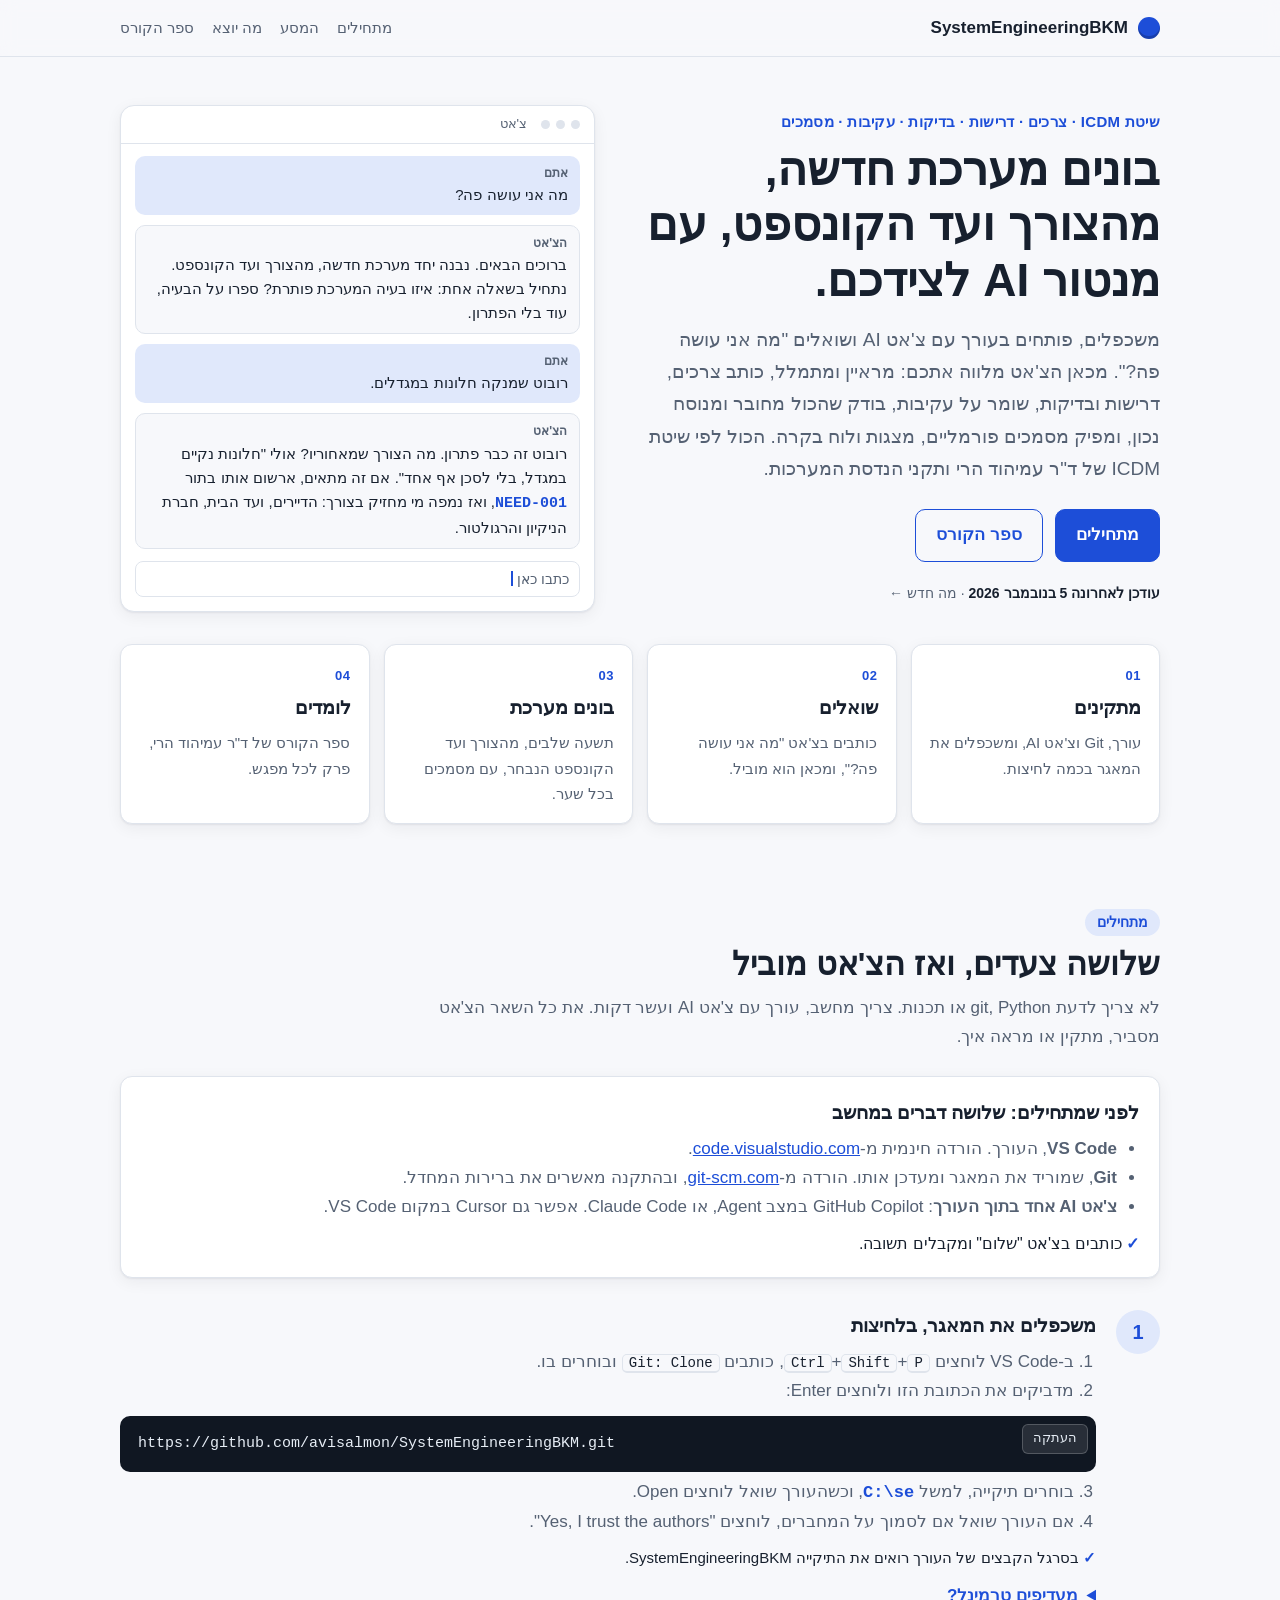
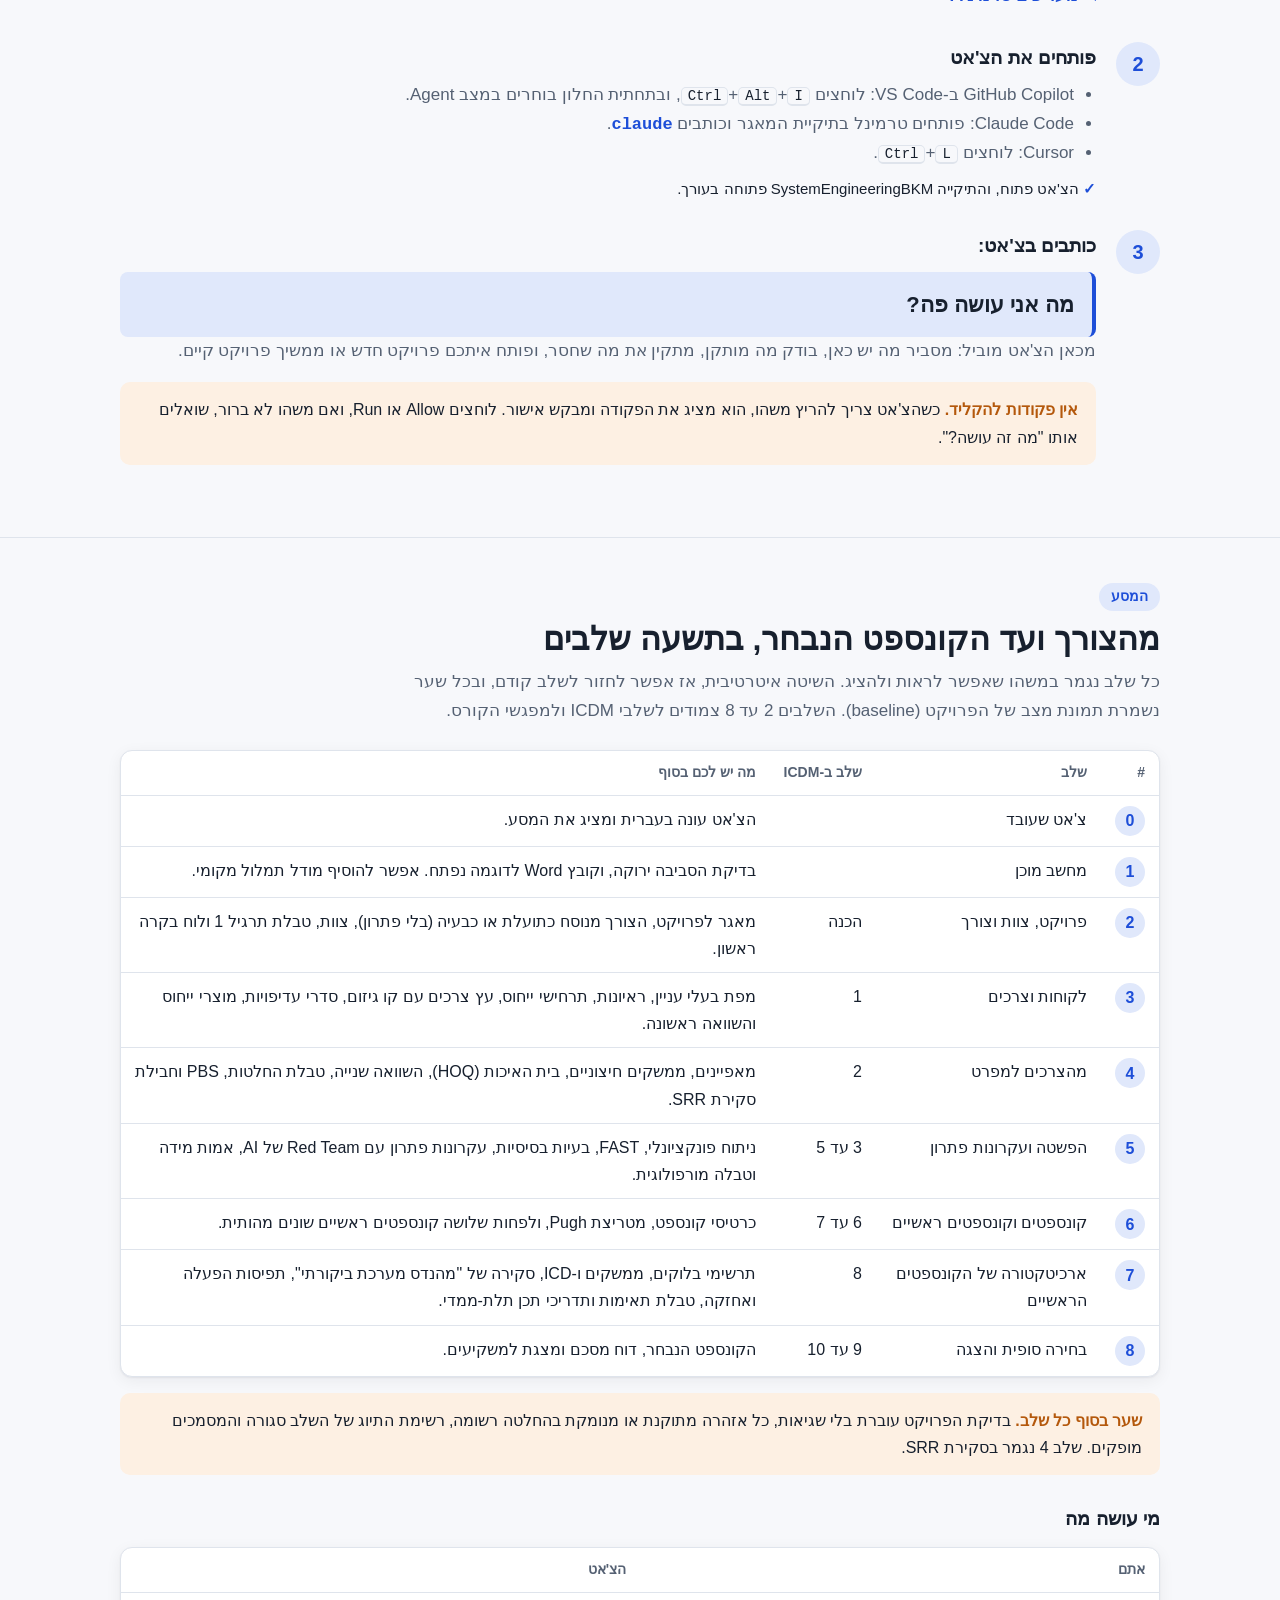
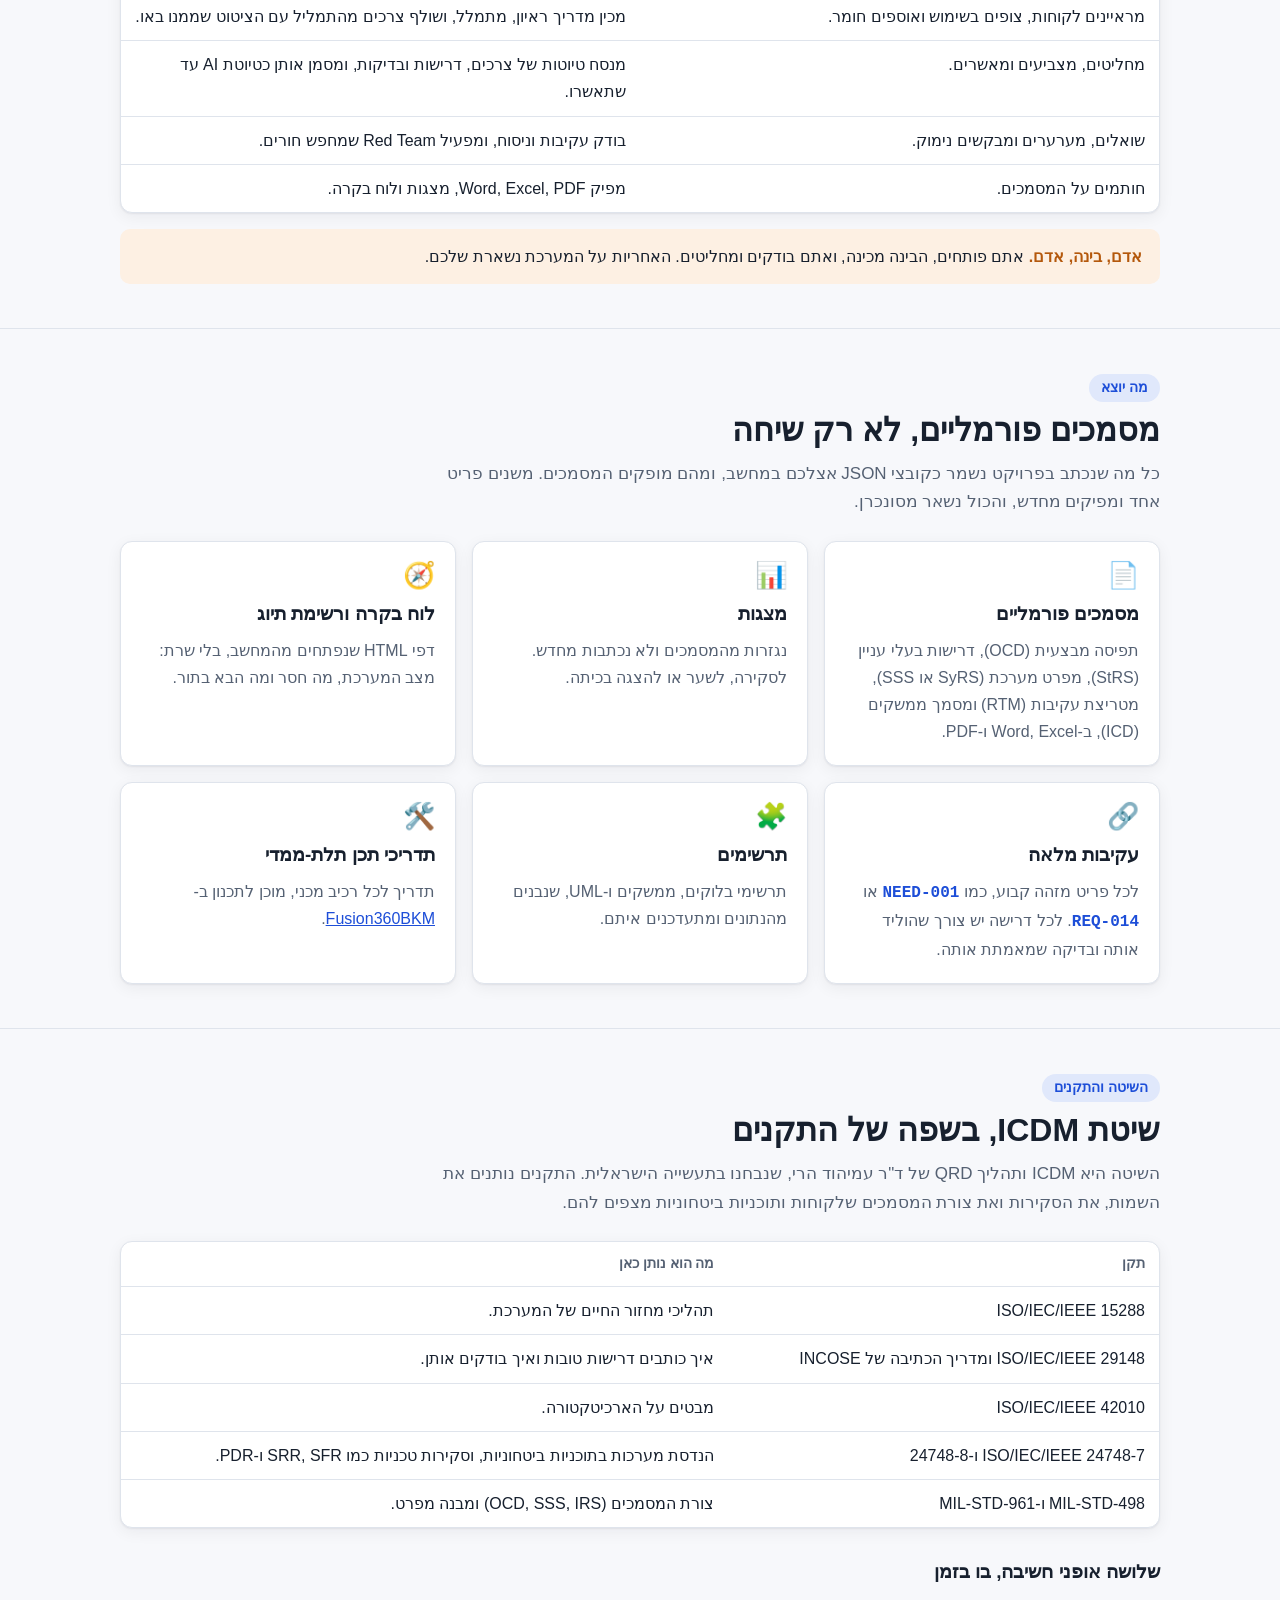
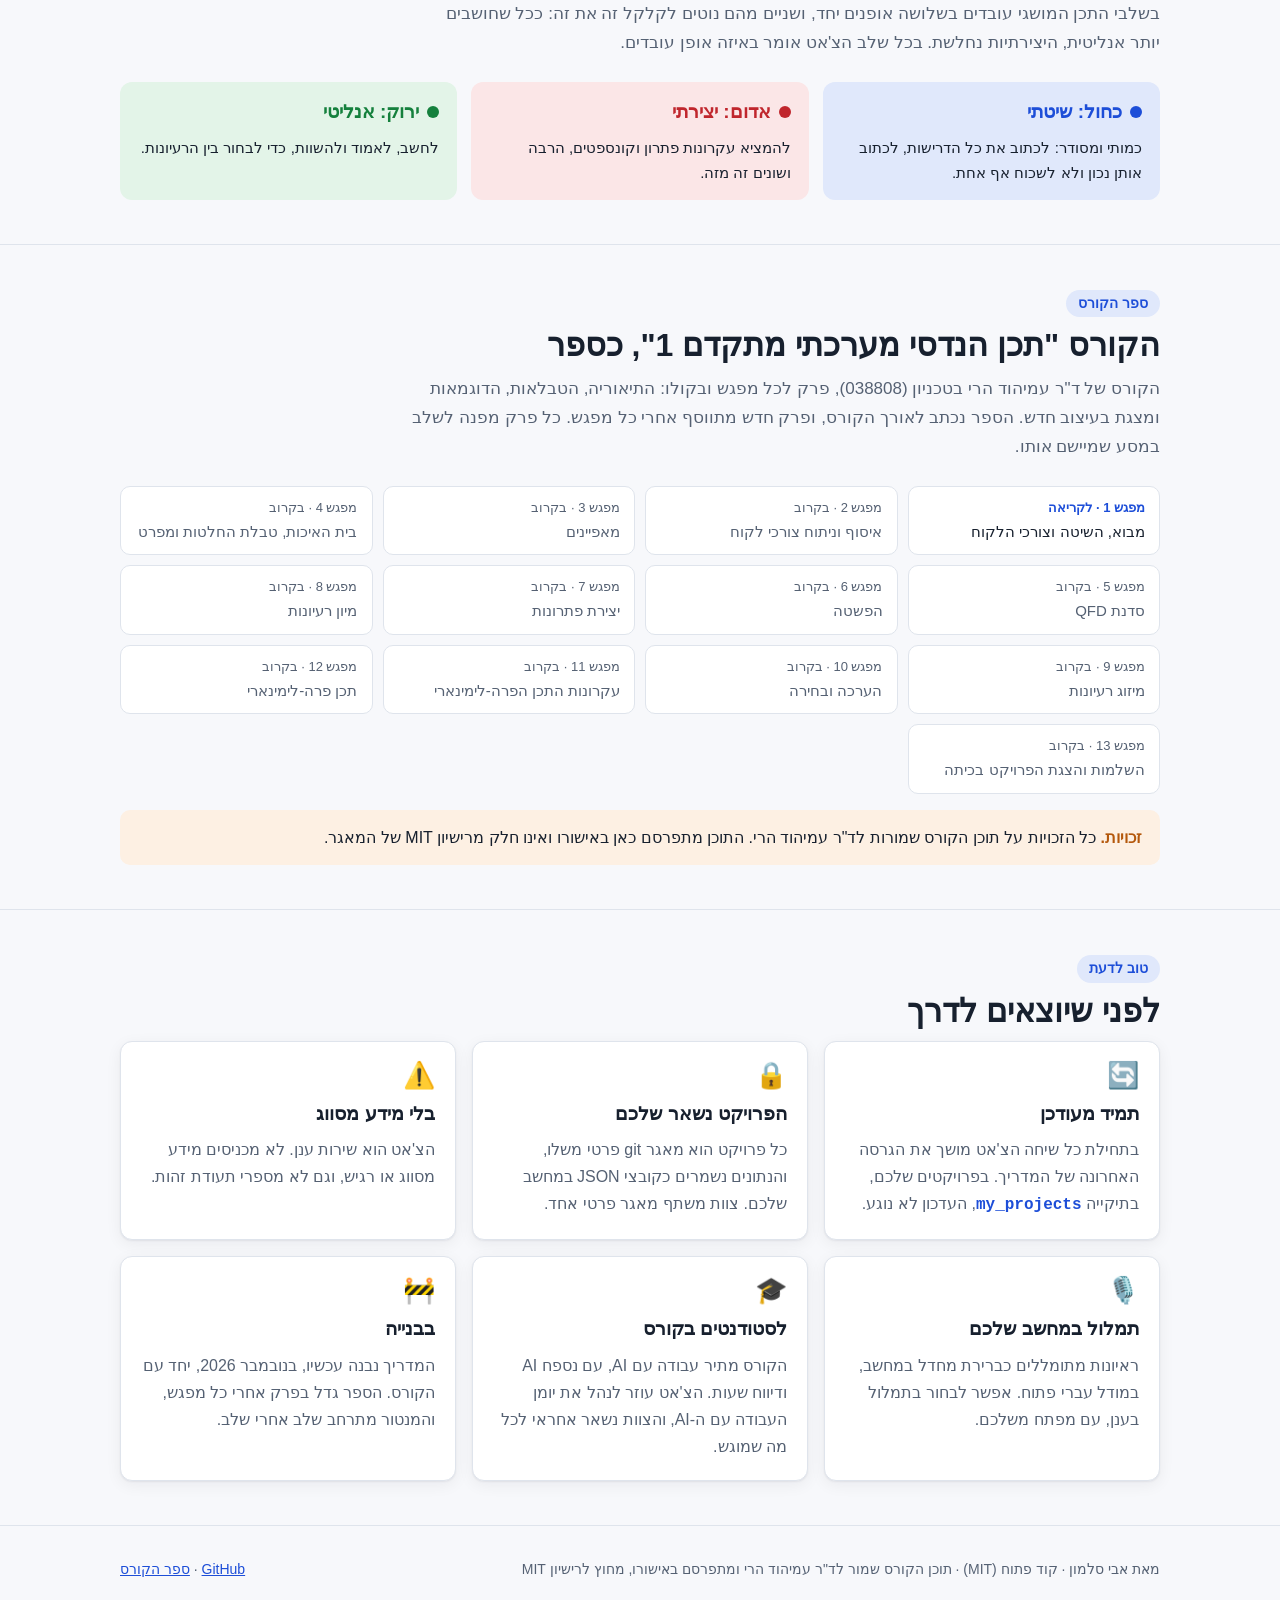
==== index.html @ 0ae448c8 "Start page, spec and chapter 1 of the course book Co-authored-by: Copilot App <223556219+Copilot@use" ====
<!DOCTYPE html>
<html lang="he" dir="rtl">
<head>
<meta charset="UTF-8">
<meta name="viewport" content="width=device-width, initial-scale=1.0">
<meta name="color-scheme" content="light dark">
<title>הנדסת מערכות עם מנטור AI | SystemEngineeringBKM</title>
<meta name="description" content="משכפלים, פותחים בעורך עם צ'אט AI ושואלים &quot;מה אני עושה פה?&quot;. הצ'אט מלווה אתכם בבניית מערכת חדשה, מהצורך ועד הקונספט הנבחר, לפי שיטת ICDM של ד&quot;ר עמיהוד הרי ותקני הנדסת המערכות. ובנוסף: ספר הקורס.">
<style>
  :root {
    --bg: #f7f8fb;
    --panel: #ffffff;
    --ink: #17202e;
    --muted: #556173;
    --line: #dfe4ec;
    --accent: #1d4ed8;
    --accent-ink: #ffffff;
    --accent-soft: #e0e8fb;
    --red: #c0262d;
    --red-soft: #fbe6e7;
    --green: #15803d;
    --green-soft: #e3f4e8;
    --warm: #b4580c;
    --warm-soft: #fdf0e3;
    --code-bg: #101722;
    --code-ink: #e6edf5;
    --shadow: 0 1px 2px rgba(16, 24, 40, .06), 0 4px 16px rgba(16, 24, 40, .06);
  }
  @media (prefers-color-scheme: dark) {
    :root:not([data-theme="light"]) {
      --bg: #0e131b; --panel: #161d28; --ink: #e9eef5; --muted: #a3afc0; --line: #273142;
      --accent: #7ea6ff; --accent-ink: #0b1530; --accent-soft: #17254a;
      --red: #ff8a8f; --red-soft: #3a1b1e; --green: #6fd394; --green-soft: #153122;
      --warm: #f2a65a; --warm-soft: #33251a; --code-bg: #0a0f16; --shadow: none;
    }
  }
  :root[data-theme="dark"] {
    --bg: #0e131b; --panel: #161d28; --ink: #e9eef5; --muted: #a3afc0; --line: #273142;
    --accent: #7ea6ff; --accent-ink: #0b1530; --accent-soft: #17254a;
    --red: #ff8a8f; --red-soft: #3a1b1e; --green: #6fd394; --green-soft: #153122;
    --warm: #f2a65a; --warm-soft: #33251a; --code-bg: #0a0f16; --shadow: none;
  }

  * { box-sizing: border-box; margin: 0; padding: 0; }
  html { scroll-behavior: smooth; }
  body {
    background: var(--bg);
    color: var(--ink);
    font-family: "Segoe UI", "Heebo", Arial, sans-serif;
    font-size: 17px;
    line-height: 1.7;
  }
  a { color: var(--accent); }
  .wrap { max-width: 1080px; margin: 0 auto; padding: 0 20px; }
  .id, code {
    font-family: Consolas, "Cascadia Mono", monospace; font-weight: 600; color: var(--accent);
    direction: ltr; unicode-bidi: isolate;
  }

  /* top bar */
  .top {
    position: sticky; top: 0; z-index: 10;
    background: color-mix(in srgb, var(--bg) 88%, transparent);
    backdrop-filter: blur(8px);
    border-bottom: 1px solid var(--line);
  }
  .top .wrap { display: flex; align-items: center; justify-content: space-between; gap: 12px; height: 56px; }
  .brand { font-weight: 700; display: flex; align-items: center; gap: 10px; color: var(--ink); text-decoration: none; }
  .brand-dot { width: 22px; height: 22px; border-radius: 50%; background: var(--accent); box-shadow: inset 0 -3px 0 rgba(0,0,0,.2); }
  .nav { display: flex; gap: 18px; font-size: 15px; }
  .nav a { color: var(--muted); text-decoration: none; }
  .nav a:hover { color: var(--accent); }

  /* hero */
  .hero { padding: 48px 0 32px; }
  .hero .wrap { display: grid; grid-template-columns: minmax(0, 1.05fr) minmax(0, .95fr); gap: 40px; align-items: center; }
  .eyebrow { color: var(--accent); font-weight: 600; font-size: 15px; letter-spacing: .02em; }
  h1 { font-size: clamp(30px, 5vw, 46px); line-height: 1.2; margin: 8px 0 16px; }
  .lead { color: var(--muted); font-size: 19px; max-width: 34em; }
  .cta { display: flex; flex-wrap: wrap; gap: 12px; margin-top: 24px; }
  .btn {
    display: inline-flex; align-items: center; gap: 8px; text-decoration: none; font-weight: 600;
    border-radius: 10px; padding: 11px 20px; border: 1px solid var(--accent); min-height: 44px;
  }
  .btn.primary { background: var(--accent); color: var(--accent-ink); }
  .btn.ghost { color: var(--accent); background: transparent; }
  .updated { display: inline-flex; gap: 8px; margin-top: 20px; font-size: 14px; color: var(--muted); text-decoration: none; }
  .updated b { color: var(--ink); font-weight: 600; }

  /* the chat window in the hero */
  .chat { background: var(--panel); border: 1px solid var(--line); border-radius: 14px; box-shadow: var(--shadow); overflow: hidden; font-size: 15px; line-height: 1.6; }
  .chat-bar { display: flex; align-items: center; gap: 6px; padding: 8px 14px; border-bottom: 1px solid var(--line); color: var(--muted); font-size: 13px; }
  .chat-bar i { width: 9px; height: 9px; border-radius: 50%; background: var(--line); }
  .chat-bar span { margin-inline-start: 8px; }
  .chat-body { padding: 12px 14px; display: grid; gap: 10px; }
  .msg { border-radius: 10px; padding: 8px 12px; }
  .msg .lbl { display: block; font-size: 12px; font-weight: 700; color: var(--muted); }
  .msg.you { background: var(--accent-soft); }
  .msg.ai { background: var(--bg); border: 1px solid var(--line); }
  .chat-input { margin: 0 14px 14px; border: 1px solid var(--line); border-radius: 8px; padding: 6px 10px; color: var(--muted); font-size: 14px; }
  .chat-input .caret { display: inline-block; width: 2px; height: 15px; background: var(--accent); vertical-align: -2px; animation: blink 1s steps(1) infinite; }

  /* four stages under the hero */
  .stages { display: grid; grid-template-columns: repeat(auto-fit, minmax(220px, 1fr)); gap: 14px; margin-bottom: 40px; }
  .stage { background: var(--panel); border: 1px solid var(--line); border-radius: 12px; padding: 16px 18px; box-shadow: var(--shadow); text-decoration: none; color: var(--ink); display: block; }
  .stage:hover { border-color: var(--accent); }
  .stage .n { font-size: 13px; font-weight: 700; color: var(--accent); letter-spacing: .04em; }
  .stage h3 { margin: 2px 0 6px; }
  .stage p { font-size: 15px; color: var(--muted); }

  /* sections */
  section { padding: 44px 0; scroll-margin-top: 56px; }  /* the sticky header must not cover a heading jumped to */
  section + section { border-top: 1px solid var(--line); }
  h2 { font-size: clamp(24px, 3.4vw, 32px); line-height: 1.3; margin-bottom: 8px; }
  .sub { color: var(--muted); max-width: 44em; margin-bottom: 24px; }
  h3 { font-size: 19px; margin-bottom: 6px; }
  .grid { display: grid; gap: 16px; }
  .g4 { grid-template-columns: repeat(4, minmax(0, 1fr)); }
  .g3 { grid-template-columns: repeat(3, minmax(0, 1fr)); }
  .g2 { grid-template-columns: repeat(2, minmax(0, 1fr)); }
  .card { background: var(--panel); border: 1px solid var(--line); border-radius: 12px; padding: 20px; box-shadow: var(--shadow); }
  .card p { color: var(--muted); font-size: 16px; }
  .icon { font-size: 26px; line-height: 1; margin-bottom: 10px; }
  .block-title { margin: 28px 0 12px; }
  .prereq { margin-bottom: 32px; }
  .prereq ul { padding-inline-start: 22px; margin: 6px 0; color: var(--muted); }
  #say { scroll-margin-top: 72px; }

  /* steps */
  .step { display: grid; grid-template-columns: 48px minmax(0, 1fr); gap: 16px; margin-bottom: 28px; }
  .num {
    width: 44px; height: 44px; border-radius: 50%; display: grid; place-items: center;
    background: var(--accent-soft); color: var(--accent); font-weight: 700; font-size: 20px;
  }
  .step p, .step li { color: var(--muted); }
  .step ul, .step ol { padding-inline-start: 22px; margin-top: 6px; }
  .check { font-size: 15px; margin-top: 8px; color: var(--ink) !important; }
  .check::before { content: "✓ "; color: var(--accent); font-weight: 700; }

  /* "what is a terminal" explainer */
  .explain { background: var(--panel); border: 1px solid var(--line); border-radius: 12px; padding: 18px 20px; margin-top: 12px; }
  .explain h4 { font-size: 17px; margin-bottom: 6px; }
  .explain p, .explain li { color: var(--muted); font-size: 16px; }
  .explain ol { padding-inline-start: 22px; margin-top: 6px; }
  .explain li + li { margin-top: 6px; }
  .prompt-demo {
    direction: ltr; text-align: left; background: var(--code-bg); color: var(--code-ink); border-radius: 8px;
    padding: 10px 14px; font-family: Consolas, "Cascadia Mono", monospace; font-size: 14px; margin: 8px 0; overflow-x: auto;
  }
  .prompt-demo .cursor { display: inline-block; width: 8px; height: 15px; background: var(--code-ink); vertical-align: -2px; animation: blink 1s steps(1) infinite; }
  @keyframes blink { 50% { opacity: 0; } }
  @media (prefers-reduced-motion: reduce) { .prompt-demo .cursor, .chat-input .caret { animation: none; } }
  kbd {
    font-family: Consolas, "Cascadia Mono", monospace; font-size: 14px; border: 1px solid var(--line);
    border-bottom-width: 2px; border-radius: 5px; padding: 0 6px; background: var(--bg); color: var(--ink);
    direction: ltr; unicode-bidi: isolate;
  }
  details { margin-top: 12px; }
  summary { cursor: pointer; color: var(--accent); font-weight: 600; min-height: 32px; }
  .stage-tag {
    display: inline-block; font-size: 14px; font-weight: 700; color: var(--accent); background: var(--accent-soft);
    border-radius: 999px; padding: 2px 12px; margin-bottom: 8px;
  }

  pre {
    direction: ltr; text-align: left; background: var(--code-bg); color: var(--code-ink);
    border-radius: 10px; padding: 16px 18px; overflow-x: auto; font-size: 15px; line-height: 1.6;
    font-family: Consolas, "Cascadia Mono", monospace; position: relative; margin-top: 10px;
  }
  pre code { color: inherit; font-weight: 400; }
  .copy {
    position: absolute; top: 8px; right: 8px; font: inherit; font-size: 13px; cursor: pointer;
    background: rgba(255,255,255,.1); color: var(--code-ink); border: 1px solid rgba(255,255,255,.2);
    border-radius: 6px; padding: 2px 10px; min-height: 30px;
  }
  .say {
    margin-top: 10px; background: var(--accent-soft); border-inline-start: 4px solid var(--accent);
    border-radius: 8px; padding: 14px 18px; font-size: 22px; font-weight: 700; color: var(--ink);
  }
  .note { align-self: start; background: var(--warm-soft); border-radius: 10px; padding: 14px 18px; color: var(--ink); font-size: 16px; margin-top: 16px; }
  .note b { color: var(--warm); }

  /* tables */
  .table-wrap { overflow-x: auto; background: var(--panel); border: 1px solid var(--line); border-radius: 12px; box-shadow: var(--shadow); }
  table { width: 100%; border-collapse: collapse; font-size: 16px; }
  th, td { text-align: start; padding: 10px 14px; border-bottom: 1px solid var(--line); vertical-align: top; }
  th { color: var(--muted); font-weight: 600; font-size: 14px; }
  tr:last-child td { border-bottom: 0; }
  .phases { min-width: 680px; }
  .phases td:first-child { width: 52px; }
  .phases th { white-space: nowrap; }
  .phase-no {
    display: inline-grid; place-items: center; width: 30px; height: 30px; border-radius: 50%;
    background: var(--accent-soft); color: var(--accent); font-weight: 700;
  }
  .who td:first-child { width: 50%; }

  /* ICDM thinking modes */
  .modes { display: grid; grid-template-columns: repeat(3, minmax(0, 1fr)); gap: 14px; margin-top: 20px; }
  .mode { background: var(--s); border-radius: 12px; padding: 14px 18px; }
  .mode h3 { color: var(--m); display: flex; align-items: center; gap: 8px; }
  .mode h3::before { content: ""; width: 12px; height: 12px; border-radius: 50%; background: var(--m); flex: none; }
  .mode p { color: var(--ink); font-size: 15px; }
  .mode.blue { --m: var(--accent); --s: var(--accent-soft); }
  .mode.red { --m: var(--red); --s: var(--red-soft); }
  .mode.green { --m: var(--green); --s: var(--green-soft); }

  /* course meetings */
  .meetings { display: grid; grid-template-columns: repeat(auto-fit, minmax(230px, 1fr)); gap: 10px; margin: 16px 0; list-style: none; }
  .meeting { display: block; height: 100%; background: var(--panel); border: 1px solid var(--line); border-radius: 10px; padding: 10px 14px; font-size: 15px; color: var(--ink); text-decoration: none; }
  a.meeting:hover { border-color: var(--accent); }
  .meeting .t { display: block; color: var(--muted); font-size: 13px; }
  .meeting.ready .t { color: var(--accent); font-weight: 600; }
  .meeting.soon { color: var(--muted); }

  .chips { display: flex; flex-wrap: wrap; gap: 8px; }
  .chip { background: var(--panel); border: 1px solid var(--line); border-radius: 999px; padding: 6px 14px; font-size: 15px; }

  footer { padding: 32px 0 48px; color: var(--muted); font-size: 14px; border-top: 1px solid var(--line); }
  footer .wrap { display: flex; flex-wrap: wrap; gap: 8px 20px; justify-content: space-between; }

  @media (max-width: 860px) {
    .hero .wrap, .g2, .modes { grid-template-columns: minmax(0, 1fr); }
    .g4, .g3 { grid-template-columns: repeat(2, minmax(0, 1fr)); }
  }
  @media (max-width: 640px) {
    .nav { display: none; }
  }
  @media (max-width: 520px) {
    body { font-size: 16px; }
    .wrap { padding: 0 16px; }
    .g4, .g3 { grid-template-columns: minmax(0, 1fr); }
    .step { grid-template-columns: 36px minmax(0, 1fr); gap: 12px; }
    .num { width: 34px; height: 34px; font-size: 17px; }
    .say { font-size: 19px; }
  }
</style>
</head>
<body>
<header class="top">
  <div class="wrap">
    <a class="brand" href="#top"><span class="brand-dot" aria-hidden="true"></span><bdi class="brand-name">SystemEngineeringBKM</bdi></a>
    <nav class="nav" aria-label="ניווט בעמוד">
      <a href="#start">מתחילים</a>
      <a href="#journey">המסע</a>
      <a href="#outputs">מה יוצא</a>
      <a href="#course">ספר הקורס</a>
    </nav>
  </div>
</header>

<main id="top">
<div class="hero">
  <div class="wrap">
    <div>
      <p class="eyebrow">שיטת ICDM · צרכים · דרישות · בדיקות · עקיבות · מסמכים</p>
      <h1>בונים מערכת חדשה, מהצורך ועד הקונספט, עם מנטור AI לצידכם.</h1>
      <p class="lead">משכפלים, פותחים בעורך עם צ'אט AI ושואלים "מה אני עושה פה?". מכאן הצ'אט מלווה אתכם: מראיין ומתמלל, כותב צרכים, דרישות ובדיקות, שומר על עקיבות, בודק שהכול מחובר ומנוסח נכון, ומפיק מסמכים פורמליים, מצגות ולוח בקרה. הכול לפי שיטת ICDM של ד"ר עמיהוד הרי ותקני הנדסת המערכות.</p>
      <div class="cta">
        <a class="btn primary" href="#start">מתחילים</a>
        <a class="btn ghost" href="#course">ספר הקורס</a>
      </div>
      <!-- last-updated:start -->
      <a class="updated" href="https://github.com/avisalmon/SystemEngineeringBKM/blob/main/docs/lessons_log.md"><span><b>עודכן לאחרונה 5 בנובמבר 2026</b> · מה חדש &larr;</span></a>
      <!-- last-updated:end -->
    </div>
    <div class="chat" aria-label="דוגמה לשיחה עם המנטור">
      <div class="chat-bar" aria-hidden="true"><i></i><i></i><i></i><span>צ'אט</span></div>
      <div class="chat-body">
        <p class="msg you"><span class="lbl">אתם</span>מה אני עושה פה?</p>
        <p class="msg ai"><span class="lbl">הצ'אט</span>ברוכים הבאים. נבנה יחד מערכת חדשה, מהצורך ועד הקונספט. נתחיל בשאלה אחת: איזו בעיה המערכת פותרת? ספרו על הבעיה, עוד בלי הפתרון.</p>
        <p class="msg you"><span class="lbl">אתם</span>רובוט שמנקה חלונות במגדלים.</p>
        <p class="msg ai"><span class="lbl">הצ'אט</span>רובוט זה כבר פתרון. מה הצורך שמאחוריו? אולי "חלונות נקיים במגדל, בלי לסכן אף אחד". אם זה מתאים, ארשום אותו בתור <span class="id">NEED-001</span>, ואז נמפה מי מחזיק בצורך: הדיירים, ועד הבית, חברת הניקיון והרגולטור.</p>
      </div>
      <div class="chat-input" aria-hidden="true">כתבו כאן <span class="caret"></span></div>
    </div>
  </div>
</div>

<div class="wrap">
  <div class="stages">
    <a class="stage" href="#start"><span class="n">01</span><h3>מתקינים</h3><p>עורך, Git וצ'אט AI, ומשכפלים את המאגר בכמה לחיצות.</p></a>
    <a class="stage" href="#say"><span class="n">02</span><h3>שואלים</h3><p>כותבים בצ'אט "מה אני עושה פה?", ומכאן הוא מוביל.</p></a>
    <a class="stage" href="#journey"><span class="n">03</span><h3>בונים מערכת</h3><p>תשעה שלבים, מהצורך ועד הקונספט הנבחר, עם מסמכים בכל שער.</p></a>
    <a class="stage" href="#course"><span class="n">04</span><h3>לומדים</h3><p>ספר הקורס של ד"ר עמיהוד הרי, פרק לכל מפגש.</p></a>
  </div>
</div>

<section id="start">
  <div class="wrap">
    <span class="stage-tag">מתחילים</span>
    <h2>שלושה צעדים, ואז הצ'אט מוביל</h2>
    <p class="sub">לא צריך לדעת git, Python או תכנות. צריך מחשב, עורך עם צ'אט AI ועשר דקות. את כל השאר הצ'אט מסביר, מתקין או מראה איך.</p>

    <div class="card prereq">
      <h3>לפני שמתחילים: שלושה דברים במחשב</h3>
      <ul>
        <li><b>VS Code</b>, העורך. הורדה חינמית מ-<a href="https://code.visualstudio.com/">code.visualstudio.com</a>.</li>
        <li><b>Git</b>, שמוריד את המאגר ומעדכן אותו. הורדה מ-<a href="https://git-scm.com/downloads">git-scm.com</a>, ובהתקנה מאשרים את ברירות המחדל.</li>
        <li><b>צ'אט AI אחד בתוך העורך</b>: GitHub Copilot במצב Agent, או Claude Code. אפשר גם Cursor במקום VS Code.</li>
      </ul>
      <p class="check">כותבים בצ'אט "שלום" ומקבלים תשובה.</p>
    </div>

    <div class="step">
      <div class="num">1</div>
      <div>
        <h3>משכפלים את המאגר, בלחיצות</h3>
        <ol>
          <li>ב-VS Code לוחצים <bdi dir="ltr"><kbd>Ctrl</kbd>+<kbd>Shift</kbd>+<kbd>P</kbd></bdi>, כותבים <kbd>Git: Clone</kbd> ובוחרים בו.</li>
          <li>מדביקים את הכתובת הזו ולוחצים Enter:</li>
        </ol>
        <pre><button class="copy" type="button">העתקה</button><code>https://github.com/avisalmon/SystemEngineeringBKM.git</code></pre>
        <ol start="3">
          <li>בוחרים תיקייה, למשל <code>C:\se</code>, וכשהעורך שואל לוחצים Open.</li>
          <li>אם העורך שואל אם לסמוך על המחברים, לוחצים "Yes, I trust the authors".</li>
        </ol>
        <p class="check">בסרגל הקבצים של העורך רואים את התיקייה SystemEngineeringBKM.</p>
        <details>
          <summary>מעדיפים טרמינל?</summary>
          <div class="explain">
            <h4>מה זה טרמינל?</h4>
            <p>חלון שבו כותבים פקודות למחשב במקום ללחוץ על כפתורים. ב-VS Code פותחים אותו מהתפריט Terminal ואז New Terminal. כך נראית שורת הפקודה:</p>
            <div class="prompt-demo">PS C:\Users\you&gt; <span class="cursor"></span></div>
            <p>מעתיקים את ארבע השורות, מדביקים בטרמינל ולוחצים Enter. השורה האחרונה פותחת את המאגר בעורך.</p>
          </div>
          <pre><button class="copy" type="button">העתקה</button><code>mkdir C:\se
cd C:\se
git clone https://github.com/avisalmon/SystemEngineeringBKM.git
code SystemEngineeringBKM</code></pre>
        </details>
      </div>
    </div>

    <div class="step">
      <div class="num">2</div>
      <div>
        <h3>פותחים את הצ'אט</h3>
        <ul>
          <li>GitHub Copilot ב-VS Code: לוחצים <bdi dir="ltr"><kbd>Ctrl</kbd>+<kbd>Alt</kbd>+<kbd>I</kbd></bdi>, ובתחתית החלון בוחרים במצב Agent.</li>
          <li>Claude Code: פותחים טרמינל בתיקיית המאגר וכותבים <code>claude</code>.</li>
          <li>Cursor: לוחצים <bdi dir="ltr"><kbd>Ctrl</kbd>+<kbd>L</kbd></bdi>.</li>
        </ul>
        <p class="check">הצ'אט פתוח, והתיקייה SystemEngineeringBKM פתוחה בעורך.</p>
      </div>
    </div>

    <div class="step" id="say">
      <div class="num">3</div>
      <div>
        <h3>כותבים בצ'אט:</h3>
        <div class="say">מה אני עושה פה?</div>
        <p>מכאן הצ'אט מוביל: מסביר מה יש כאן, בודק מה מותקן, מתקין את מה שחסר, ופותח איתכם פרויקט חדש או ממשיך פרויקט קיים.</p>
        <div class="note"><b>אין פקודות להקליד.</b> כשהצ'אט צריך להריץ משהו, הוא מציג את הפקודה ומבקש אישור. לוחצים Allow או Run, ואם משהו לא ברור, שואלים אותו "מה זה עושה?".</div>
      </div>
    </div>
  </div>
</section>

<section id="journey">
  <div class="wrap">
    <span class="stage-tag">המסע</span>
    <h2>מהצורך ועד הקונספט הנבחר, בתשעה שלבים</h2>
    <p class="sub">כל שלב נגמר במשהו שאפשר לראות ולהציג. השיטה איטרטיבית, אז אפשר לחזור לשלב קודם, ובכל שער נשמרת תמונת מצב של הפרויקט (baseline). השלבים 2 עד 8 צמודים לשלבי ICDM ולמפגשי הקורס.</p>
    <div class="table-wrap">
      <table class="phases">
        <thead><tr><th>#</th><th>שלב</th><th>שלב ב-ICDM</th><th>מה יש לכם בסוף</th></tr></thead>
        <tbody>
          <tr><td><span class="phase-no">0</span></td><td>צ'אט שעובד</td><td></td><td>הצ'אט עונה בעברית ומציג את המסע.</td></tr>
          <tr><td><span class="phase-no">1</span></td><td>מחשב מוכן</td><td></td><td>בדיקת הסביבה ירוקה, וקובץ Word לדוגמה נפתח. אפשר להוסיף מודל תמלול מקומי.</td></tr>
          <tr><td><span class="phase-no">2</span></td><td>פרויקט, צוות וצורך</td><td>הכנה</td><td>מאגר לפרויקט, הצורך מנוסח כתועלת או כבעיה (בלי פתרון), צוות, טבלת תרגיל 1 ולוח בקרה ראשון.</td></tr>
          <tr><td><span class="phase-no">3</span></td><td>לקוחות וצרכים</td><td>1</td><td>מפת בעלי עניין, ראיונות, תרחישי ייחוס, עץ צרכים עם קו גיזום, סדרי עדיפויות, מוצרי ייחוס והשוואה ראשונה.</td></tr>
          <tr><td><span class="phase-no">4</span></td><td>מהצרכים למפרט</td><td>2</td><td>מאפיינים, ממשקים חיצוניים, בית האיכות (HOQ), השוואה שנייה, טבלת החלטות, PBS וחבילת סקירת SRR.</td></tr>
          <tr><td><span class="phase-no">5</span></td><td>הפשטה ועקרונות פתרון</td><td>3 עד 5</td><td>ניתוח פונקציונלי, FAST, בעיות בסיסיות, עקרונות פתרון עם Red Team של AI, אמות מידה וטבלה מורפולוגית.</td></tr>
          <tr><td><span class="phase-no">6</span></td><td>קונספטים וקונספטים ראשיים</td><td>6 עד 7</td><td>כרטיסי קונספט, מטריצת Pugh, ולפחות שלושה קונספטים ראשיים שונים מהותית.</td></tr>
          <tr><td><span class="phase-no">7</span></td><td>ארכיטקטורה של הקונספטים הראשיים</td><td>8</td><td>תרשימי בלוקים, ממשקים ו-ICD, סקירה של "מהנדס מערכת ביקורתי", תפיסות הפעלה ואחזקה, טבלת תאימות ותדריכי תכן תלת-ממדי.</td></tr>
          <tr><td><span class="phase-no">8</span></td><td>בחירה סופית והצגה</td><td>9 עד 10</td><td>הקונספט הנבחר, דוח מסכם ומצגת למשקיעים.</td></tr>
        </tbody>
      </table>
    </div>
    <p class="note"><b>שער בסוף כל שלב.</b> בדיקת הפרויקט עוברת בלי שגיאות, כל אזהרה מתוקנת או מנומקת בהחלטה רשומה, רשימת התיוג של השלב סגורה והמסמכים מופקים. שלב 4 נגמר בסקירת SRR.</p>

    <h3 class="block-title">מי עושה מה</h3>
    <div class="table-wrap">
      <table class="who">
        <thead><tr><th>אתם</th><th>הצ'אט</th></tr></thead>
        <tbody>
          <tr><td>מראיינים לקוחות, צופים בשימוש ואוספים חומר.</td><td>מכין מדריך ראיון, מתמלל, ושולף צרכים מהתמליל עם הציטוט שממנו באו.</td></tr>
          <tr><td>מחליטים, מצביעים ומאשרים.</td><td>מנסח טיוטות של צרכים, דרישות ובדיקות, ומסמן אותן כטיוטת AI עד שתאשרו.</td></tr>
          <tr><td>שואלים, מערערים ומבקשים נימוק.</td><td>בודק עקיבות וניסוח, ומפעיל Red Team שמחפש חורים.</td></tr>
          <tr><td>חותמים על המסמכים.</td><td>מפיק Word, Excel, PDF, מצגות ולוח בקרה.</td></tr>
        </tbody>
      </table>
    </div>
    <p class="note"><b>אדם, בינה, אדם.</b> אתם פותחים, הבינה מכינה, ואתם בודקים ומחליטים. האחריות על המערכת נשארת שלכם.</p>
  </div>
</section>

<section id="outputs">
  <div class="wrap">
    <span class="stage-tag">מה יוצא</span>
    <h2>מסמכים פורמליים, לא רק שיחה</h2>
    <p class="sub">כל מה שנכתב בפרויקט נשמר כקובצי JSON אצלכם במחשב, ומהם מופקים המסמכים. משנים פריט אחד ומפיקים מחדש, והכול נשאר מסונכרן.</p>
    <div class="grid g3">
      <div class="card"><div class="icon" aria-hidden="true">📄</div><h3>מסמכים פורמליים</h3><p>תפיסה מבצעית (OCD), דרישות בעלי עניין (StRS), מפרט מערכת (SyRS או SSS), מטריצת עקיבות (RTM) ומסמך ממשקים (ICD), ב-Word, Excel ו-PDF.</p></div>
      <div class="card"><div class="icon" aria-hidden="true">📊</div><h3>מצגות</h3><p>נגזרות מהמסמכים ולא נכתבות מחדש. לסקירה, לשער או להצגה בכיתה.</p></div>
      <div class="card"><div class="icon" aria-hidden="true">🧭</div><h3>לוח בקרה ורשימת תיוג</h3><p>דפי HTML שנפתחים מהמחשב, בלי שרת: מצב המערכת, מה חסר ומה הבא בתור.</p></div>
      <div class="card"><div class="icon" aria-hidden="true">🔗</div><h3>עקיבות מלאה</h3><p>לכל פריט מזהה קבוע, כמו <span class="id">NEED-001</span> או <span class="id">REQ-014</span>. לכל דרישה יש צורך שהוליד אותה ובדיקה שמאמתת אותה.</p></div>
      <div class="card"><div class="icon" aria-hidden="true">🧩</div><h3>תרשימים</h3><p>תרשימי בלוקים, ממשקים ו-UML, שנבנים מהנתונים ומתעדכנים איתם.</p></div>
      <div class="card"><div class="icon" aria-hidden="true">🛠️</div><h3>תדריכי תכן תלת-ממדי</h3><p>תדריך לכל רכיב מכני, מוכן לתכנון ב-<a href="https://github.com/avisalmon/Fusion360BKM">Fusion360BKM</a>.</p></div>
    </div>
  </div>
</section>

<section id="method">
  <div class="wrap">
    <span class="stage-tag">השיטה והתקנים</span>
    <h2>שיטת ICDM, בשפה של התקנים</h2>
    <p class="sub">השיטה היא ICDM ותהליך QRD של ד"ר עמיהוד הרי, שנבחנו בתעשייה הישראלית. התקנים נותנים את השמות, את הסקירות ואת צורת המסמכים שלקוחות ותוכניות ביטחוניות מצפים להם.</p>
    <div class="table-wrap">
      <table>
        <thead><tr><th>תקן</th><th>מה הוא נותן כאן</th></tr></thead>
        <tbody>
          <tr><td><bdi>ISO/IEC/IEEE 15288</bdi></td><td>תהליכי מחזור החיים של המערכת.</td></tr>
          <tr><td><bdi>ISO/IEC/IEEE 29148</bdi> ומדריך הכתיבה של INCOSE</td><td>איך כותבים דרישות טובות ואיך בודקים אותן.</td></tr>
          <tr><td><bdi>ISO/IEC/IEEE 42010</bdi></td><td>מבטים על הארכיטקטורה.</td></tr>
          <tr><td><bdi>ISO/IEC/IEEE 24748-7</bdi> ו-<bdi>24748-8</bdi></td><td>הנדסת מערכות בתוכניות ביטחוניות, וסקירות טכניות כמו SRR, SFR ו-PDR.</td></tr>
          <tr><td><bdi>MIL-STD-498</bdi> ו-<bdi>MIL-STD-961</bdi></td><td>צורת המסמכים (OCD, SSS, IRS) ומבנה מפרט.</td></tr>
        </tbody>
      </table>
    </div>

    <h3 class="block-title">שלושה אופני חשיבה, בו בזמן</h3>
    <p class="sub">בשלבי התכן המושגי עובדים בשלושה אופנים יחד, ושניים מהם נוטים לקלקל זה את זה: ככל שחושבים יותר אנליטית, היצירתיות נחלשת. בכל שלב הצ'אט אומר באיזה אופן עובדים.</p>
    <div class="modes">
      <div class="mode blue"><h3>כחול: שיטתי</h3><p>כמותי ומסודר: לכתוב את כל הדרישות, לכתוב אותן נכון ולא לשכוח אף אחת.</p></div>
      <div class="mode red"><h3>אדום: יצירתי</h3><p>להמציא עקרונות פתרון וקונספטים, הרבה ושונים זה מזה.</p></div>
      <div class="mode green"><h3>ירוק: אנליטי</h3><p>לחשב, לאמוד ולהשוות, כדי לבחור בין הרעיונות.</p></div>
    </div>
  </div>
</section>

<section id="course">
  <div class="wrap">
    <span class="stage-tag">ספר הקורס</span>
    <h2>הקורס "תכן הנדסי מערכתי מתקדם 1", כספר</h2>
    <p class="sub">הקורס של ד"ר עמיהוד הרי בטכניון (038808), פרק לכל מפגש ובקולו: התיאוריה, הטבלאות, הדוגמאות ומצגת בעיצוב חדש. הספר נכתב לאורך הקורס, ופרק חדש מתווסף אחרי כל מפגש. כל פרק מפנה לשלב במסע שמיישם אותו.</p>
    <ol class="meetings">
      <li><a class="meeting ready" href="https://github.com/avisalmon/SystemEngineeringBKM/tree/main/course/01_intro"><span class="t">מפגש 1 · לקריאה</span>מבוא, השיטה וצורכי הלקוח</a></li>
      <li><span class="meeting soon"><span class="t">מפגש 2 · בקרוב</span>איסוף וניתוח צורכי לקוח</span></li>
      <li><span class="meeting soon"><span class="t">מפגש 3 · בקרוב</span>מאפיינים</span></li>
      <li><span class="meeting soon"><span class="t">מפגש 4 · בקרוב</span>בית האיכות, טבלת החלטות ומפרט</span></li>
      <li><span class="meeting soon"><span class="t">מפגש 5 · בקרוב</span>סדנת QFD</span></li>
      <li><span class="meeting soon"><span class="t">מפגש 6 · בקרוב</span>הפשטה</span></li>
      <li><span class="meeting soon"><span class="t">מפגש 7 · בקרוב</span>יצירת פתרונות</span></li>
      <li><span class="meeting soon"><span class="t">מפגש 8 · בקרוב</span>מיון רעיונות</span></li>
      <li><span class="meeting soon"><span class="t">מפגש 9 · בקרוב</span>מיזוג רעיונות</span></li>
      <li><span class="meeting soon"><span class="t">מפגש 10 · בקרוב</span>הערכה ובחירה</span></li>
      <li><span class="meeting soon"><span class="t">מפגש 11 · בקרוב</span>עקרונות התכן הפרה-לימינארי</span></li>
      <li><span class="meeting soon"><span class="t">מפגש 12 · בקרוב</span>תכן פרה-לימינארי</span></li>
      <li><span class="meeting soon"><span class="t">מפגש 13 · בקרוב</span>השלמות והצגת הפרויקט בכיתה</span></li>
    </ol>
    <p class="note"><b>זכויות.</b> כל הזכויות על תוכן הקורס שמורות לד"ר עמיהוד הרי. התוכן מתפרסם כאן באישורו ואינו חלק מרישיון MIT של המאגר.</p>
  </div>
</section>

<section id="good">
  <div class="wrap">
    <span class="stage-tag">טוב לדעת</span>
    <h2>לפני שיוצאים לדרך</h2>
    <div class="grid g3">
      <div class="card"><div class="icon" aria-hidden="true">🔄</div><h3>תמיד מעודכן</h3><p>בתחילת כל שיחה הצ'אט מושך את הגרסה האחרונה של המדריך. בפרויקטים שלכם, בתיקייה <code>my_projects</code>, העדכון לא נוגע.</p></div>
      <div class="card"><div class="icon" aria-hidden="true">🔒</div><h3>הפרויקט נשאר שלכם</h3><p>כל פרויקט הוא מאגר git פרטי משלו, והנתונים נשמרים כקובצי JSON במחשב שלכם. צוות משתף מאגר פרטי אחד.</p></div>
      <div class="card"><div class="icon" aria-hidden="true">⚠️</div><h3>בלי מידע מסווג</h3><p>הצ'אט הוא שירות ענן. לא מכניסים מידע מסווג או רגיש, וגם לא מספרי תעודת זהות.</p></div>
      <div class="card"><div class="icon" aria-hidden="true">🎙️</div><h3>תמלול במחשב שלכם</h3><p>ראיונות מתומללים כברירת מחדל במחשב, במודל עברי פתוח. אפשר לבחור בתמלול בענן, עם מפתח משלכם.</p></div>
      <div class="card"><div class="icon" aria-hidden="true">🎓</div><h3>לסטודנטים בקורס</h3><p>הקורס מתיר עבודה עם AI, עם נספח AI ודיווח שעות. הצ'אט עוזר לנהל את יומן העבודה עם ה-AI, והצוות נשאר אחראי לכל מה שמוגש.</p></div>
      <div class="card"><div class="icon" aria-hidden="true">🚧</div><h3>בבנייה</h3><p>המדריך נבנה עכשיו, בנובמבר 2026, יחד עם הקורס. הספר גדל בפרק אחרי כל מפגש, והמנטור מתרחב שלב אחרי שלב.</p></div>
    </div>
  </div>
</section>
</main>

<footer>
  <div class="wrap">
    <span>מאת אבי סלמון · קוד פתוח (MIT) · תוכן הקורס שמור לד"ר עמיהוד הרי ומתפרסם באישורו, מחוץ לרישיון MIT</span>
    <span><a href="https://github.com/avisalmon/SystemEngineeringBKM">GitHub</a> · <a href="https://github.com/avisalmon/SystemEngineeringBKM/tree/main/course">ספר הקורס</a></span>
  </div>
</footer>

<script>
  (function () {
    function done(btn) {
      btn.textContent = "✓ הועתק";
      setTimeout(function () { btn.textContent = "העתקה"; }, 1500);
    }
    document.querySelectorAll(".copy").forEach(function (btn) {
      btn.addEventListener("click", function () {
        var code = btn.parentElement.querySelector("code");
        if (navigator.clipboard && window.isSecureContext) {
          navigator.clipboard.writeText(code.innerText).then(function () { done(btn); });
          return;
        }
        var range = document.createRange();
        range.selectNodeContents(code);
        var sel = window.getSelection();
        sel.removeAllRanges();
        sel.addRange(range);
        try { if (document.execCommand("copy")) done(btn); } catch (e) {}
      });
    });
  })();
</script>
</body>
</html>
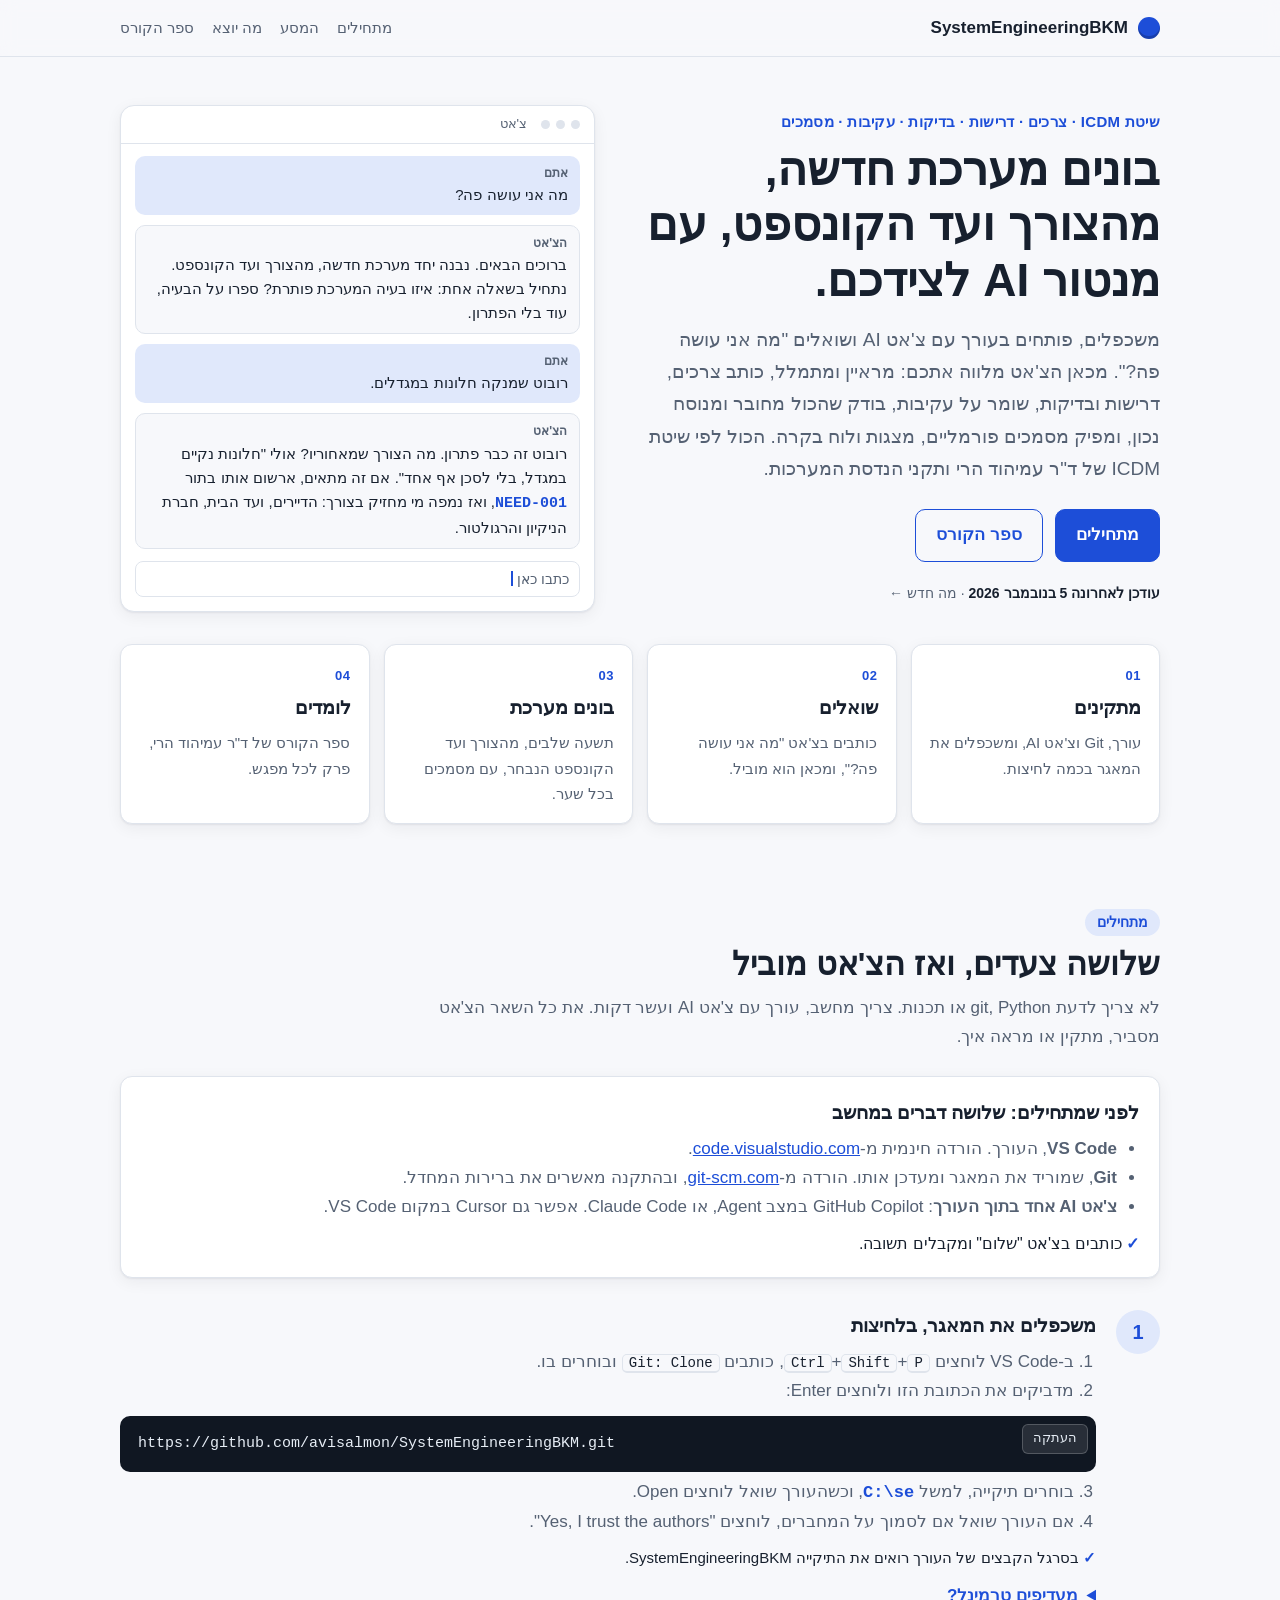
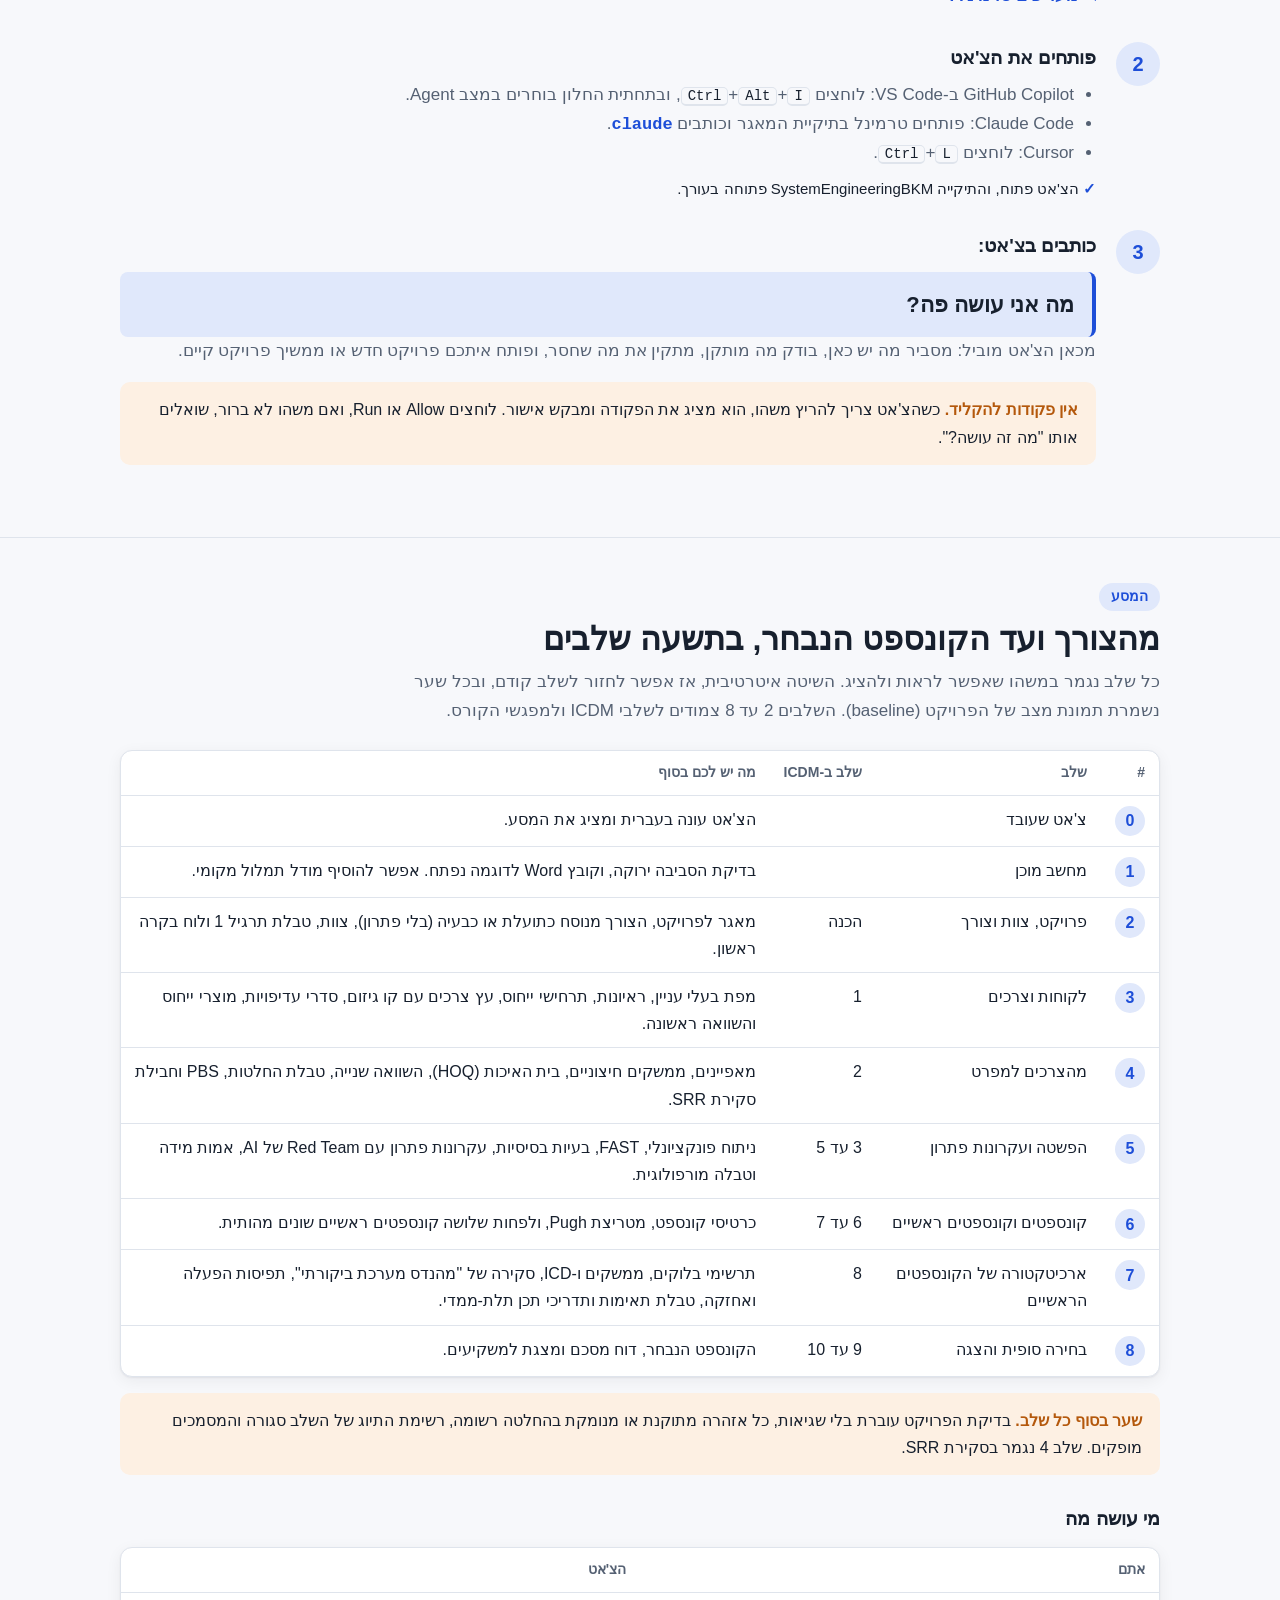
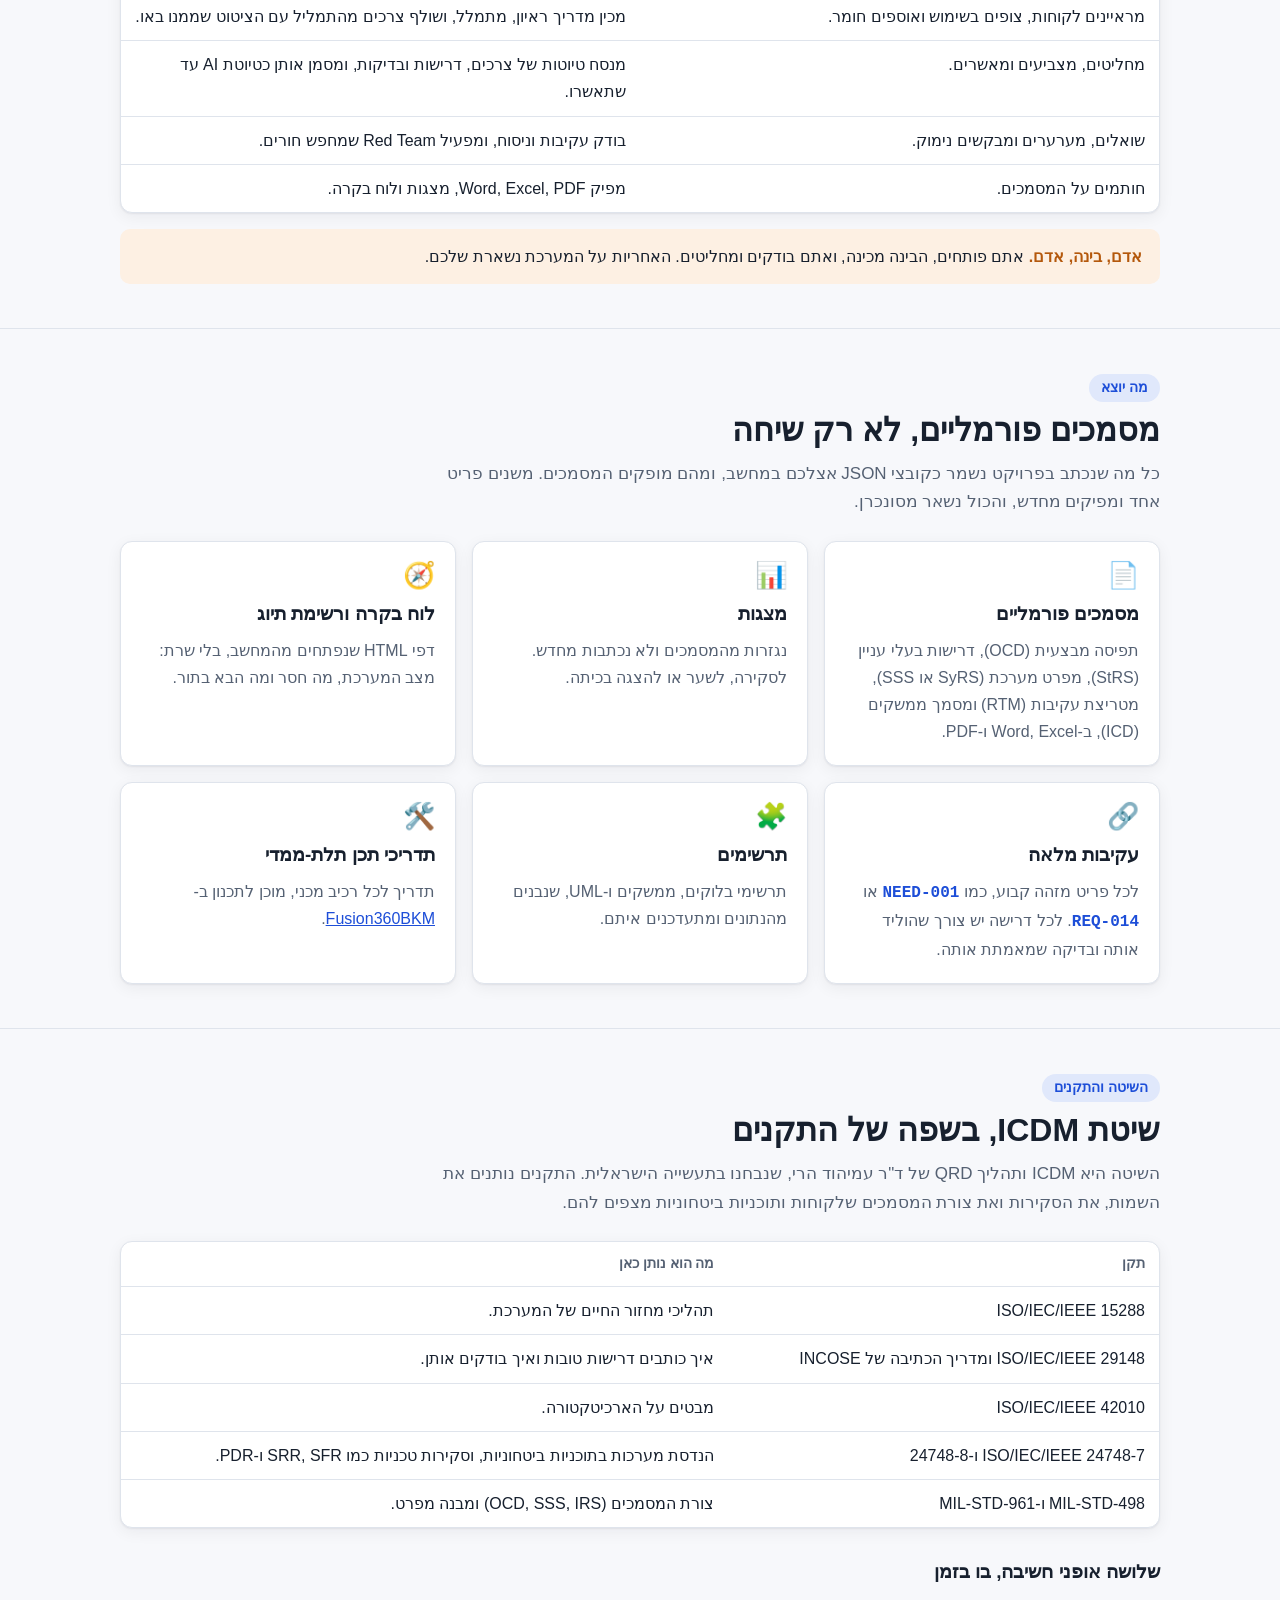
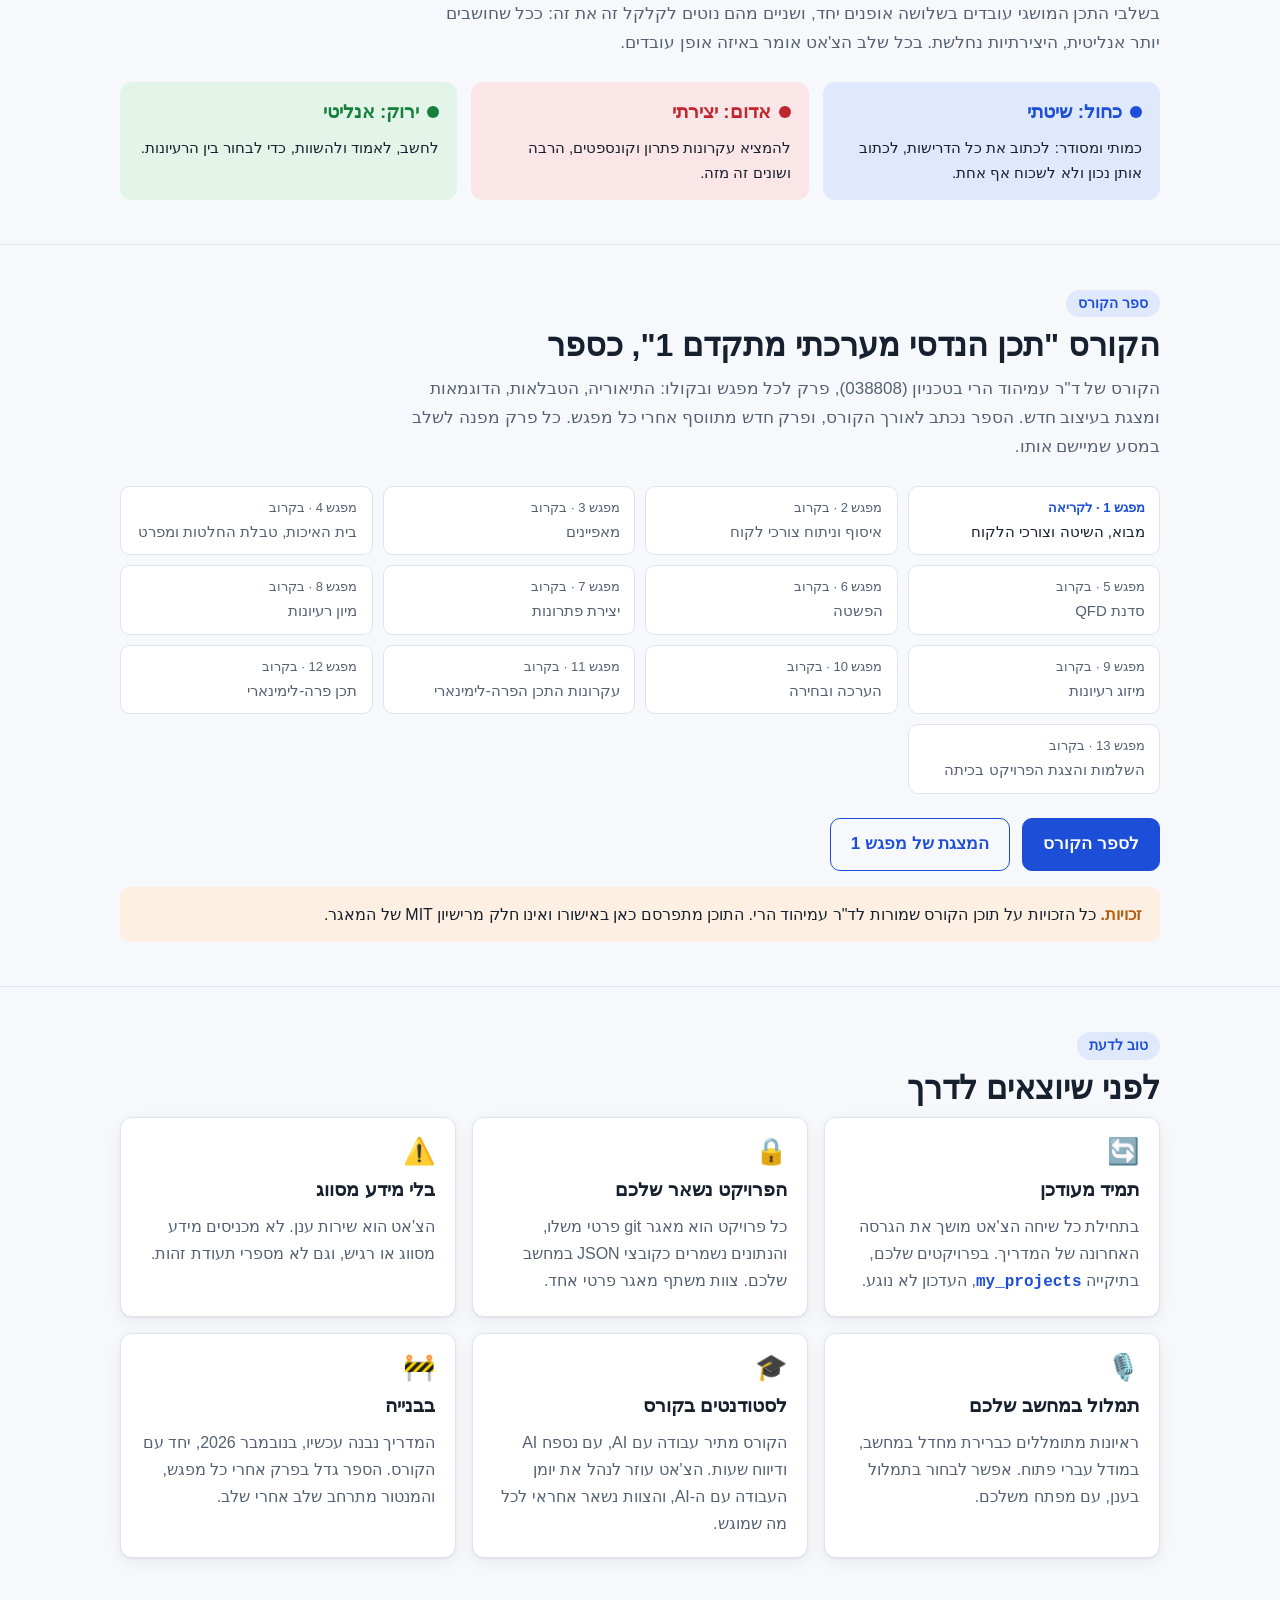
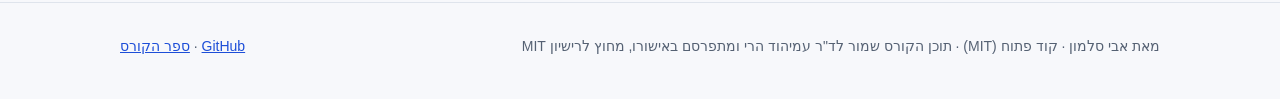
==== commit 046141fc: "Course book as HTML pages: right-to-left book and slide deck - sebkm: `python -m sebkm render course" ====
--- a/index.html
+++ b/index.html
@@ -4,6 +4,7 @@
 <meta charset="UTF-8">
 <meta name="viewport" content="width=device-width, initial-scale=1.0">
 <meta name="color-scheme" content="light dark">
+<script>try{var t=localStorage.getItem('sebkm-theme');if(t==='light'||t==='dark')document.documentElement.setAttribute('data-theme',t)}catch(e){}</script>
 <title>הנדסת מערכות עם מנטור AI | SystemEngineeringBKM</title>
 <meta name="description" content="משכפלים, פותחים בעורך עם צ'אט AI ושואלים &quot;מה אני עושה פה?&quot;. הצ'אט מלווה אתכם בבניית מערכת חדשה, מהצורך ועד הקונספט הנבחר, לפי שיטת ICDM של ד&quot;ר עמיהוד הרי ותקני הנדסת המערכות. ובנוסף: ספר הקורס.">
 <style>
@@ -446,7 +447,7 @@
     <h2>הקורס "תכן הנדסי מערכתי מתקדם 1", כספר</h2>
     <p class="sub">הקורס של ד"ר עמיהוד הרי בטכניון (038808), פרק לכל מפגש ובקולו: התיאוריה, הטבלאות, הדוגמאות ומצגת בעיצוב חדש. הספר נכתב לאורך הקורס, ופרק חדש מתווסף אחרי כל מפגש. כל פרק מפנה לשלב במסע שמיישם אותו.</p>
     <ol class="meetings">
-      <li><a class="meeting ready" href="https://github.com/avisalmon/SystemEngineeringBKM/tree/main/course/01_intro"><span class="t">מפגש 1 · לקריאה</span>מבוא, השיטה וצורכי הלקוח</a></li>
+      <li><a class="meeting ready" href="course/01_intro/index.html"><span class="t">מפגש 1 · לקריאה</span>מבוא, השיטה וצורכי הלקוח</a></li>
       <li><span class="meeting soon"><span class="t">מפגש 2 · בקרוב</span>איסוף וניתוח צורכי לקוח</span></li>
       <li><span class="meeting soon"><span class="t">מפגש 3 · בקרוב</span>מאפיינים</span></li>
       <li><span class="meeting soon"><span class="t">מפגש 4 · בקרוב</span>בית האיכות, טבלת החלטות ומפרט</span></li>
@@ -460,6 +461,10 @@
       <li><span class="meeting soon"><span class="t">מפגש 12 · בקרוב</span>תכן פרה-לימינארי</span></li>
       <li><span class="meeting soon"><span class="t">מפגש 13 · בקרוב</span>השלמות והצגת הפרויקט בכיתה</span></li>
     </ol>
+    <div class="cta">
+      <a class="btn primary" href="course/index.html">לספר הקורס</a>
+      <a class="btn ghost" href="course/01_intro/slides.html">המצגת של מפגש 1</a>
+    </div>
     <p class="note"><b>זכויות.</b> כל הזכויות על תוכן הקורס שמורות לד"ר עמיהוד הרי. התוכן מתפרסם כאן באישורו ואינו חלק מרישיון MIT של המאגר.</p>
   </div>
 </section>
@@ -483,7 +488,7 @@
 <footer>
   <div class="wrap">
     <span>מאת אבי סלמון · קוד פתוח (MIT) · תוכן הקורס שמור לד"ר עמיהוד הרי ומתפרסם באישורו, מחוץ לרישיון MIT</span>
-    <span><a href="https://github.com/avisalmon/SystemEngineeringBKM">GitHub</a> · <a href="https://github.com/avisalmon/SystemEngineeringBKM/tree/main/course">ספר הקורס</a></span>
+    <span><a href="https://github.com/avisalmon/SystemEngineeringBKM">GitHub</a> · <a href="course/index.html">ספר הקורס</a></span>
   </div>
 </footer>
 
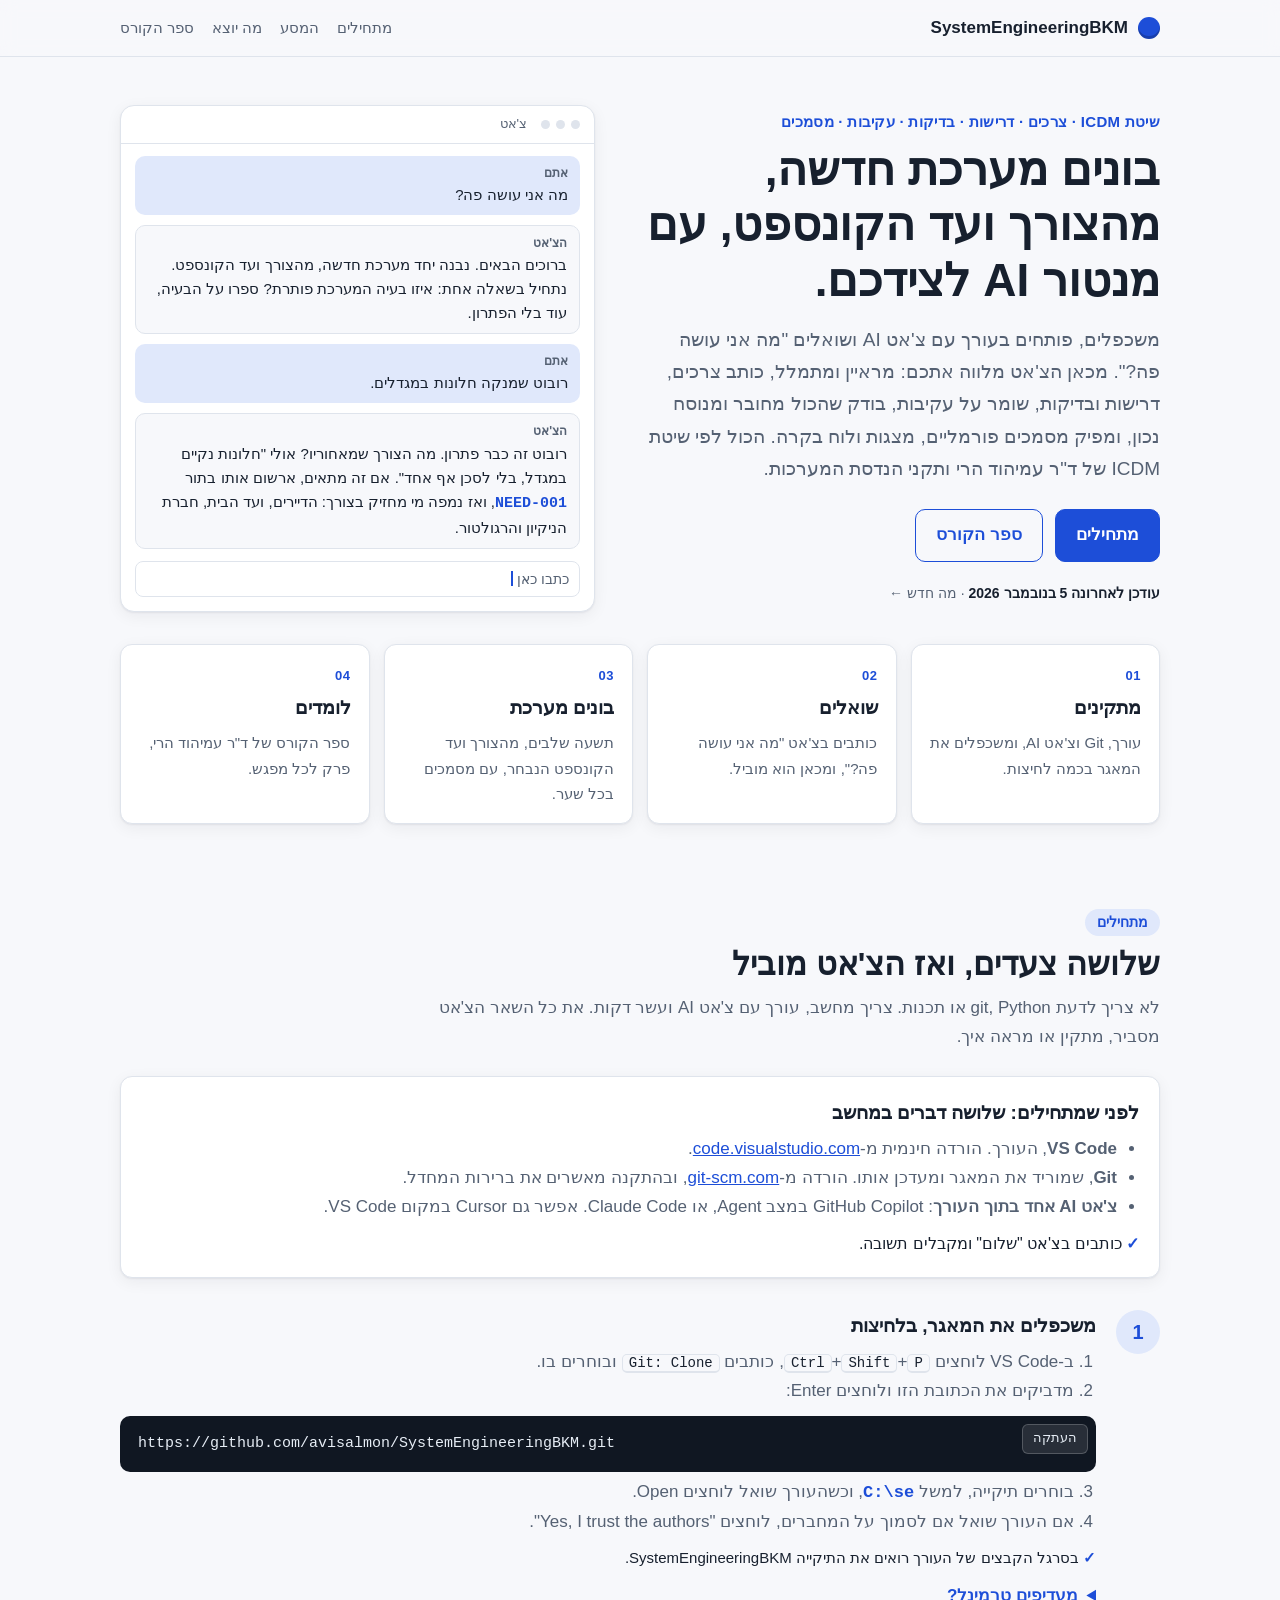
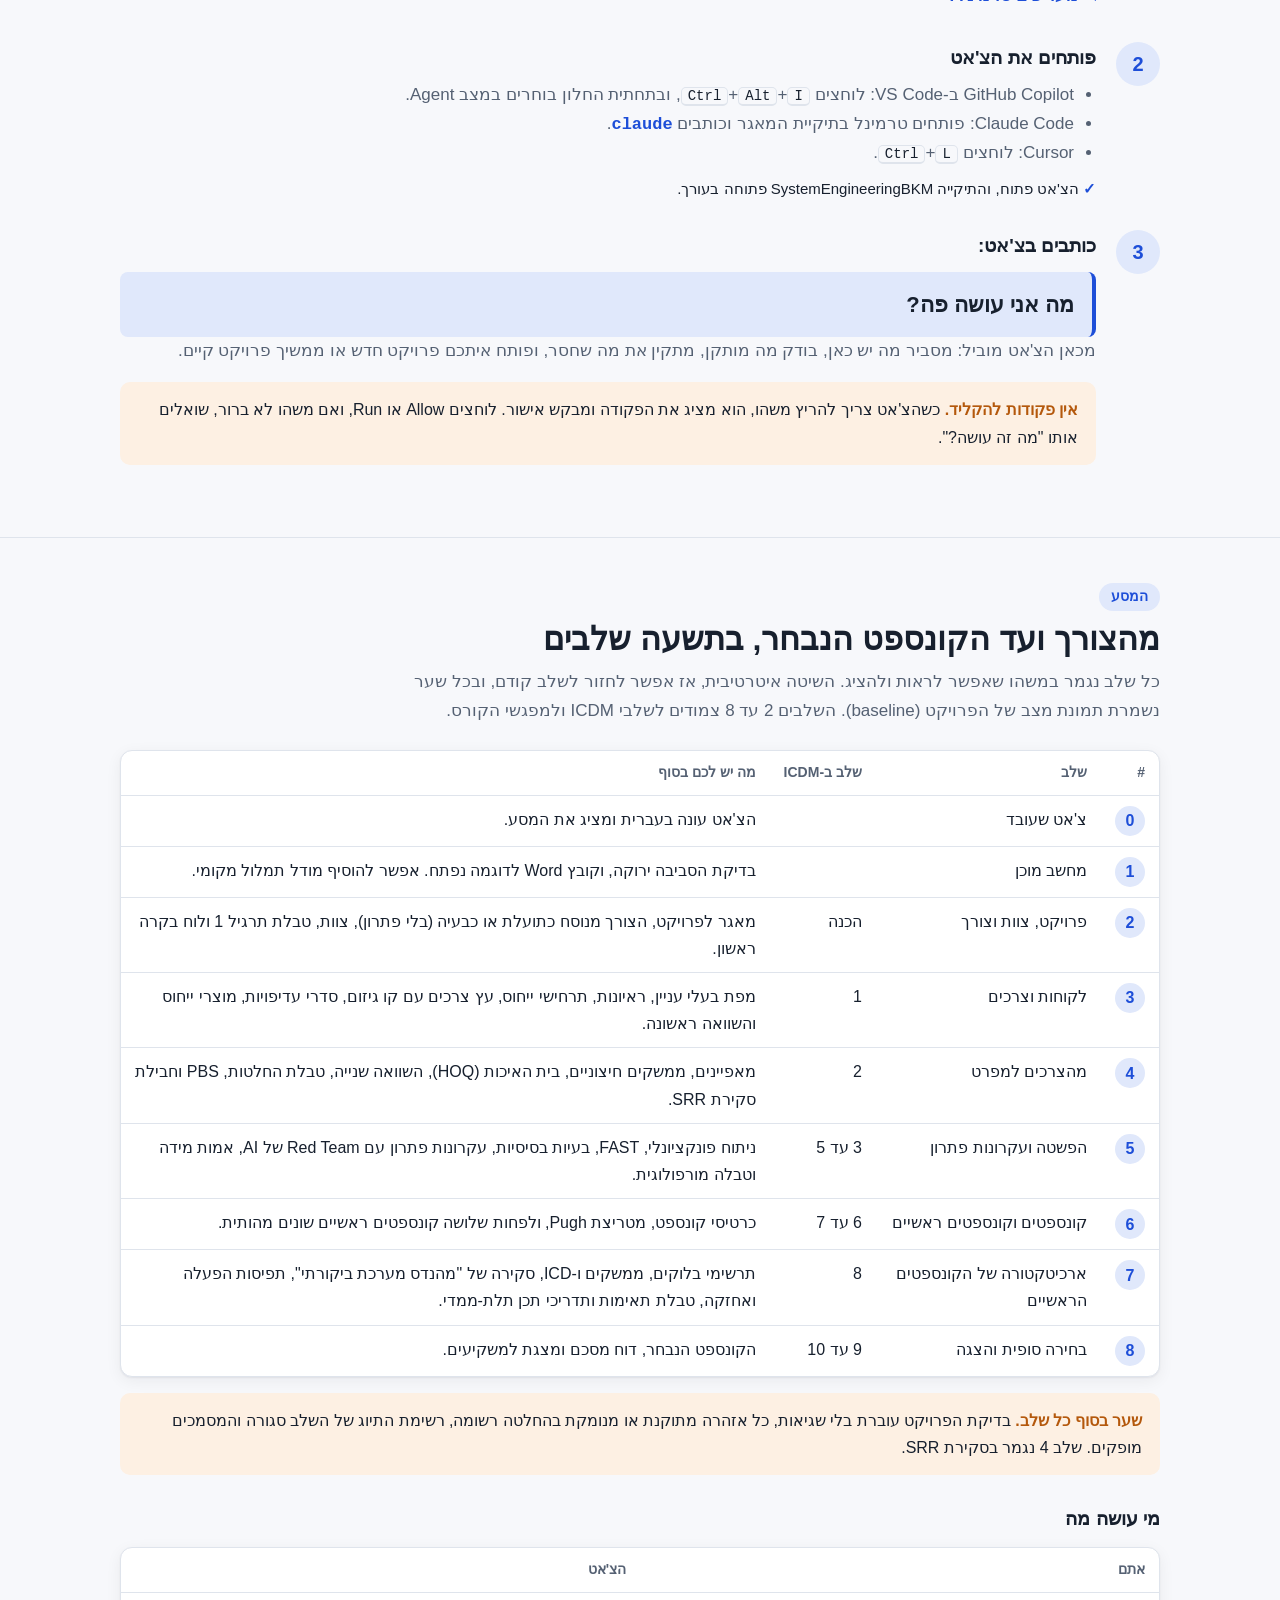
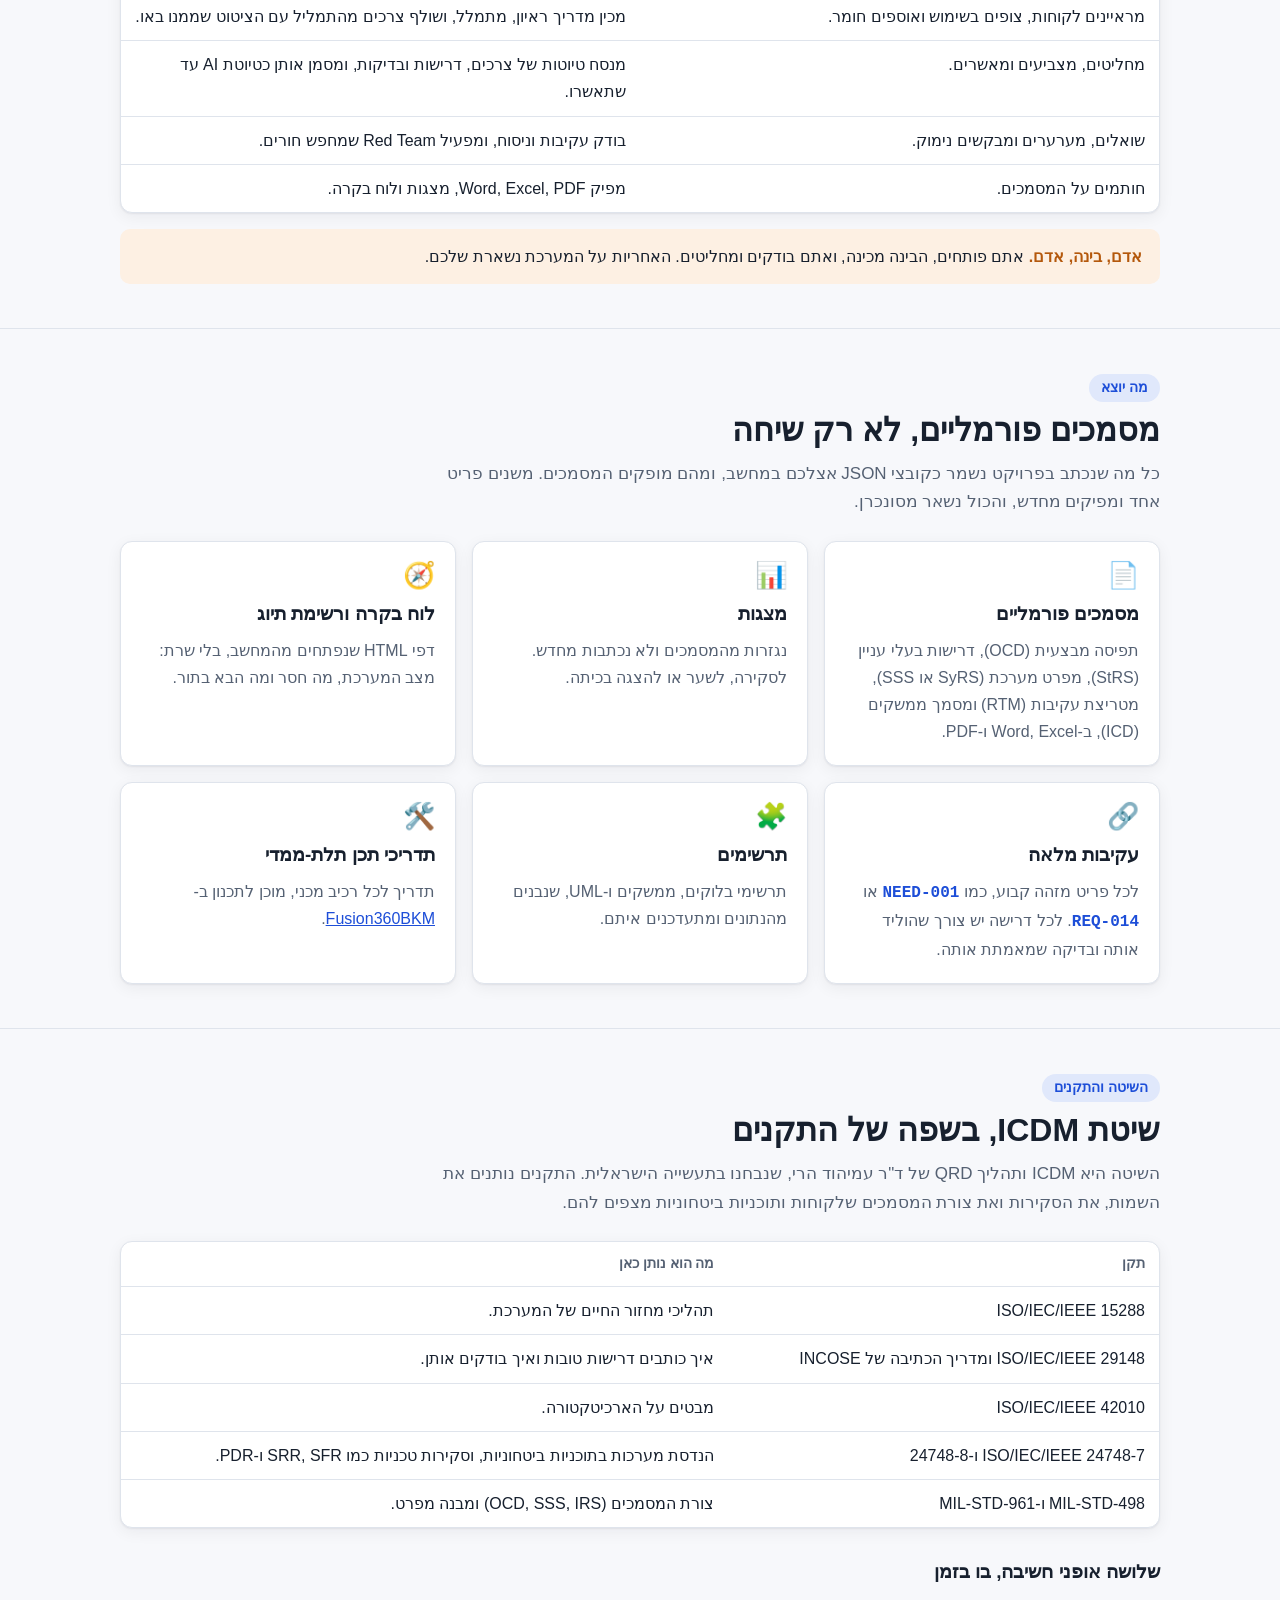
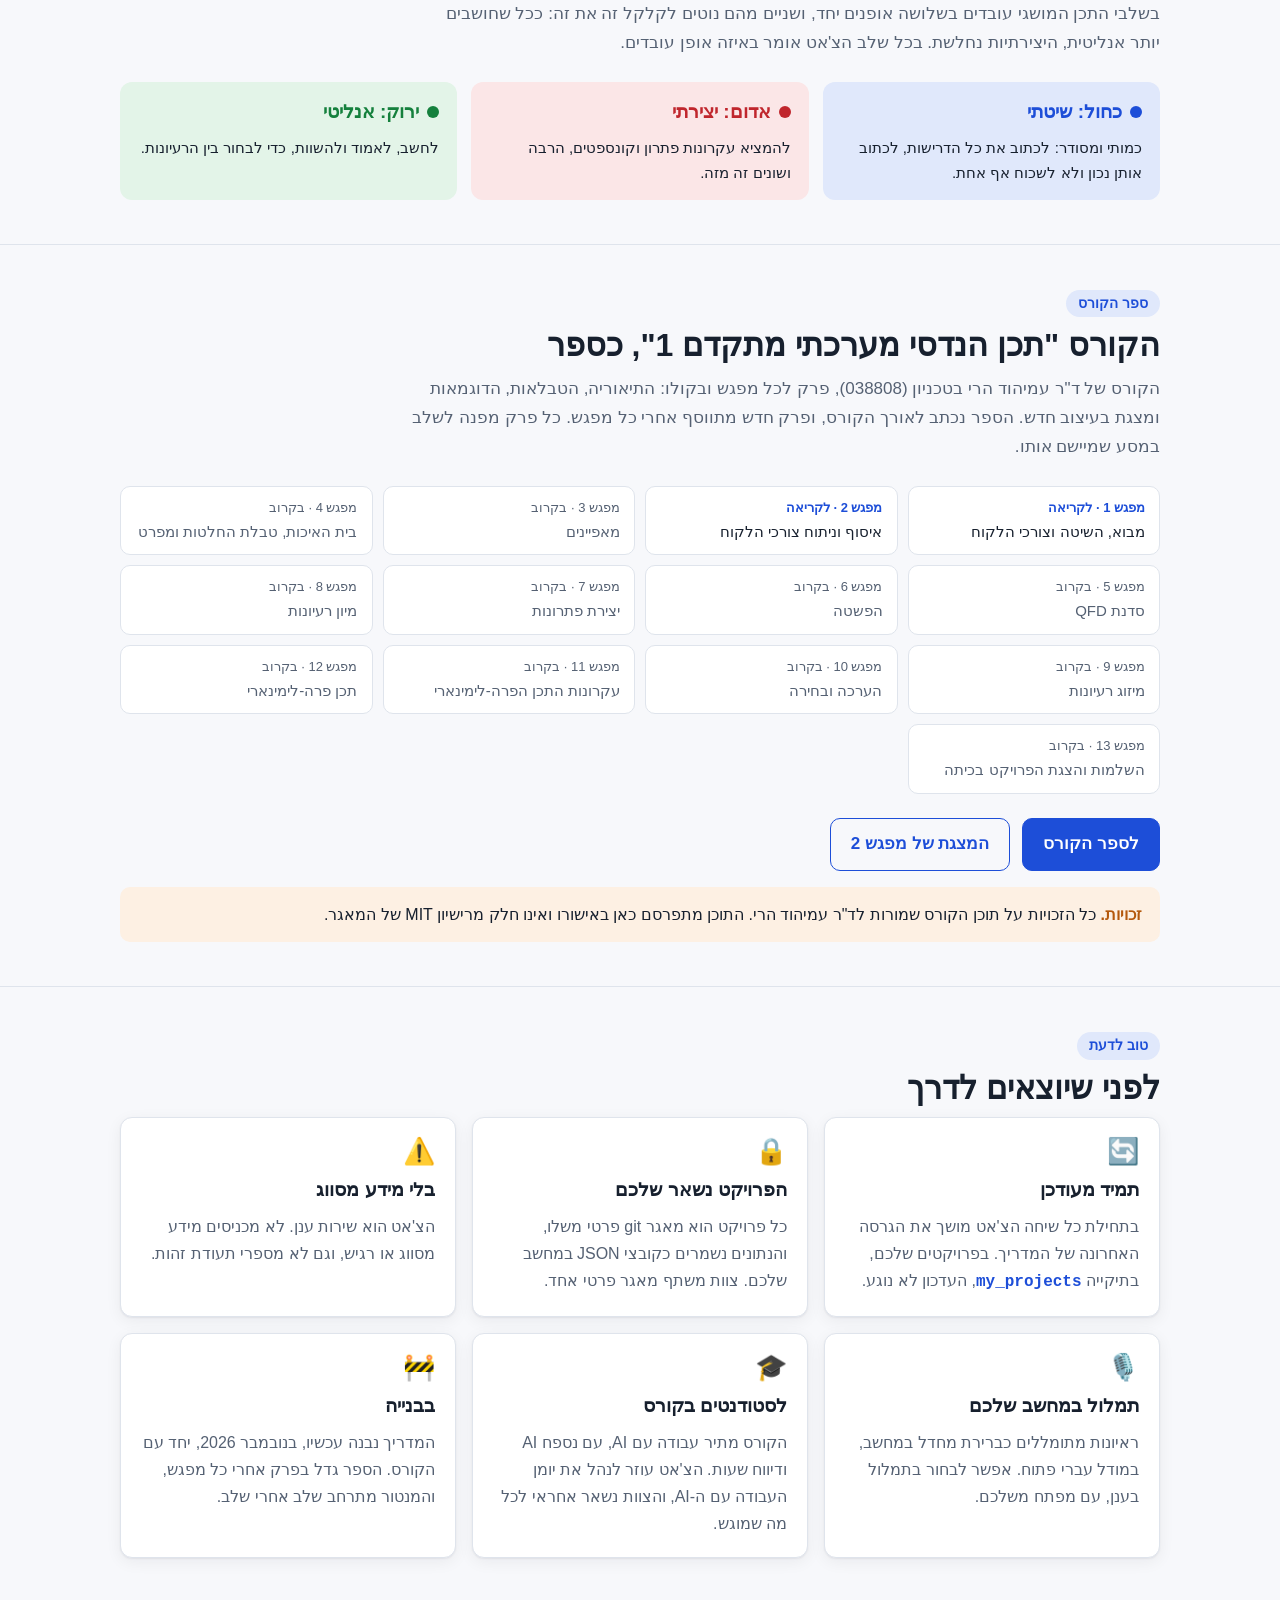
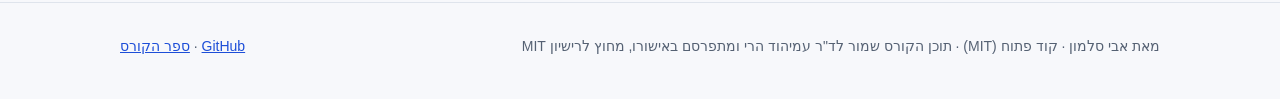
==== commit f8dd0328: "Add chapter 2: collecting and analysing customer needs Chapter 2 of the course book, in Hebrew and i" ====
--- a/index.html
+++ b/index.html
@@ -448,7 +448,7 @@
     <p class="sub">הקורס של ד"ר עמיהוד הרי בטכניון (038808), פרק לכל מפגש ובקולו: התיאוריה, הטבלאות, הדוגמאות ומצגת בעיצוב חדש. הספר נכתב לאורך הקורס, ופרק חדש מתווסף אחרי כל מפגש. כל פרק מפנה לשלב במסע שמיישם אותו.</p>
     <ol class="meetings">
       <li><a class="meeting ready" href="course/01_intro/index.html"><span class="t">מפגש 1 · לקריאה</span>מבוא, השיטה וצורכי הלקוח</a></li>
-      <li><span class="meeting soon"><span class="t">מפגש 2 · בקרוב</span>איסוף וניתוח צורכי לקוח</span></li>
+      <li><a class="meeting ready" href="course/02_needs/index.html"><span class="t">מפגש 2 · לקריאה</span>איסוף וניתוח צורכי הלקוח</a></li>
       <li><span class="meeting soon"><span class="t">מפגש 3 · בקרוב</span>מאפיינים</span></li>
       <li><span class="meeting soon"><span class="t">מפגש 4 · בקרוב</span>בית האיכות, טבלת החלטות ומפרט</span></li>
       <li><span class="meeting soon"><span class="t">מפגש 5 · בקרוב</span>סדנת QFD</span></li>
@@ -463,7 +463,7 @@
     </ol>
     <div class="cta">
       <a class="btn primary" href="course/index.html">לספר הקורס</a>
-      <a class="btn ghost" href="course/01_intro/slides.html">המצגת של מפגש 1</a>
+      <a class="btn ghost" href="course/02_needs/slides.html">המצגת של מפגש 2</a>
     </div>
     <p class="note"><b>זכויות.</b> כל הזכויות על תוכן הקורס שמורות לד"ר עמיהוד הרי. התוכן מתפרסם כאן באישורו ואינו חלק מרישיון MIT של המאגר.</p>
   </div>
